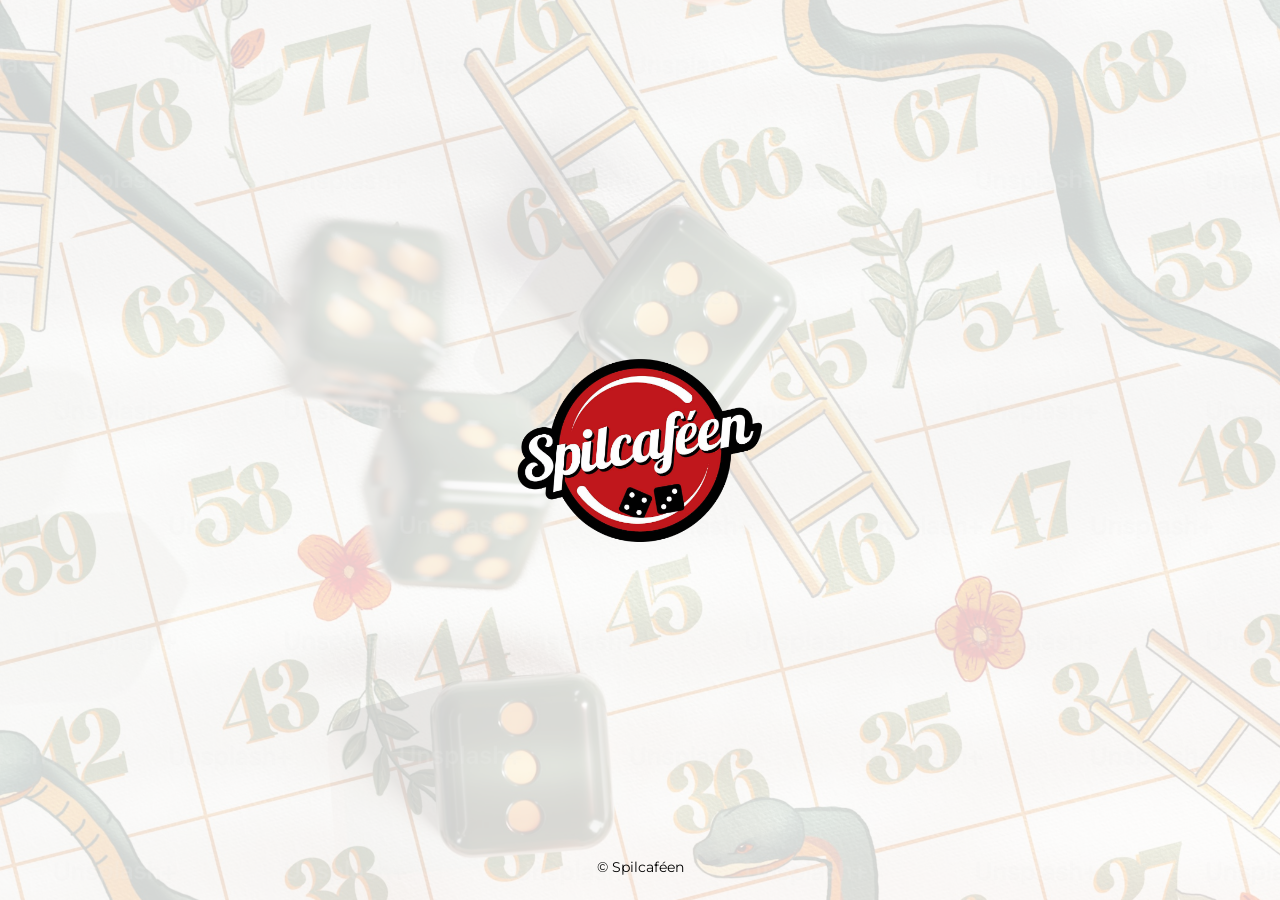
==== index.html @ 41639df2 "ændre sprog til dansk" ====
<!DOCTYPE html>
<html lang="da">
  <head>
    <meta charset="UTF-8" />
    <meta name="viewport" content="width=device-width, initial-scale=1.0" />
    <title>Spilcafeén</title>
    <link rel="shortcut icon" href="img/favicon.ico" type="image/x-icon" />
    <link rel="stylesheet" href="css/app.css" />
    <link rel="preconnect" href="https://fonts.googleapis.com" />
    <link rel="preconnect" href="https://fonts.gstatic.com" crossorigin />
    <link
      href="https://fonts.googleapis.com/css2?family=Montserrat:ital,wght@0,100..900;1,100..900&family=Poppins:ital,wght@0,100;0,200;0,300;0,400;0,500;0,600;0,700;0,800;0,900;1,100;1,200;1,300;1,400;1,500;1,600;1,700;1,800;1,900&family=Roboto+Mono:ital,wght@0,100..700;1,100..700&display=swap"
      rel="stylesheet"
    />
  </head>

  <body>
    <div class="splash-screen">
      <img src="img/logo.transparent.png" alt="Spilcaféen logo" class="logo" />
    </div>

   
    <footer>
      <p>© Spilcaféen</p>
    </footer>

    <script src="js/app.js"></script>
  </body>
</html>
---- css/app.css ----
/* this is updated */
:root {
  /* Text styles */
  --header-font-family: "poppins";
  --paragraph-font-family: "montserrat";
  --tag-font-family: "roboto mono";
  --card-fontsize-header-1: 14px;
  --description-fontsize-header-1: 32px;
  --description-fontsize-header-2: 16px;
  --description-fontsize-header-3: 12px;
  --description-fontsize-paragraph: 16px;
  --tag-fontsize: 10px;
  --rating-desciption-fontsize: 6px;
  --rating-card-fontsize: 12px;
  --spilgalleri-titel-fontsize: 20px;
  --spilgalleri-header-2-fontsize: 17px;

  /* Color styles */
  --card-background-color: #fafafa;
  --tag-background-color: #f8f8f8;
  --tag-border-color: #e0e0e0;
  --rating-yellow-gradient: linear-gradient(
    to bottom,
    #e6cd53 16%,
    #ffe35a 51%,
    #e6cd53 88%
  );

  /* effect styles */
  --shadow: 0 4px 4px 0 rgba(0, 0, 0, 0.05);
  --transition: 250ms ease;
}


.spilgalleri-titel {
  font-family: var(--header-font-family);
  font-size: var(--spilgalleri-titel-fontsize);
}

/* Card in general */
/* Card */
.game-card {
  width: 100%; 
  display: flex;
  flex-direction: column;
  position: relative;
  border-radius: 16px;
  background: var(--card-background-color);
  box-shadow: var(--shadow);
  z-index: 1;
}

/* Tags */
.tags {
  padding: 8px 4px;
  justify-content: center;
  align-items: center;
  border-radius: 16px;
  border: 0.5px solid var(--tag-border-color);
  background: var(--tag-background-color);
  box-shadow: var(--shadow);
  height: 15px;
}

.tags p {
  font-family: var(--tag-font-family);
  font-size: var(--tag-fontsize);
  font-style: normal;
  font-weight: 700;
  line-height: 15px;
  letter-spacing: -0.11px;
}

/* Øvre card */
.top-card {
  position: relative;
  width: 100%;
  height: 160px;
  border-radius: 16px 16px 0 0;
  overflow: hidden;
}

/* Rating på billede */
.rating {
  display: inline-flex;
  padding: 4px 8px 4px 4px;
  justify-content: center;
  align-items: center;
  gap: 4px;
  border-radius: 0 16px 16px 0;
  background: var(--rating-yellow-gradient);
  box-shadow: var(--shadow);
  z-index: 20;
}

.rating p {
  font-family: var(--tag-font-family);
  font-size: var(--rating-card-fontsize);
  color: black;
}

/* Aldersgrænse på billede */
.age {
  display: inline-flex;
  padding: 4px 12px 4px 8px;
  justify-content: flex-end;
  align-items: flex-start;
  gap: 8px;
  border-radius: 16px 0 0 16px;
  background: var(--card-background-color);
  z-index: 20;
}

.age p {
  font-family: var(--tag-font-family);
  font: var(--rating-card-fontsize);
  color: black;
}

/* Sværhedsgrad på billede */
.difficulty {
  display: inline-flex;
  padding: 4px 8px 4px 4px;
  justify-content: center;
  align-items: center;
  gap: 4px;
  border-radius: 0 16px 16px 0;
  background: var(--card-background-color);
  box-shadow: var(--shadow);
  z-index: 20;
  position: absolute;
  bottom: 135px;
  left: 0;
}

.difficulty p {
  font-family: var(--tag-font-family);
  font: var(--rating-card-fontsize);
  color: black;
}

/* Billede af brætspil */
.game-image {
  width: 100%;
  height: 100%;
  object-fit: cover;
  background: var(--card-background-color);
  transition: var(--transition);
  border-radius: 16px 16px 0 0;
  display: block;
}

/* Nedre card */
.bottom-card {
  width: 100%;
  padding: 8px 16px;
  box-sizing: border-box;
  border-radius: 0 0 16px 16px;
  background: var(--card-background-color);
  display: flex;
  flex-direction: column;
  align-items: flex-start;
  gap: 4px;
}

.difficulty-tag {
  position: absolute;
  top: 8px;
  right: 8px;
  background: #e0e0e0;
  color: #333;
  font-family: var(--tag-font-family);
  font-size: var(--tag-fontsize);
  padding: 4px 10px;
  border-radius: 12px;
  box-shadow: var(--shadow);
  z-index: 20;
  font-weight: bold;
  text-transform: capitalize;
}



.card-titel {
  display: flex;
  flex-direction: column;
  align-items: flex-start;
  align-self: stretch;
  font-family: var(--header-font-family);
  font-size: var(--card-fontsize-header-1);
  margin: 0;
  padding: 0;
}

.tags {
  display: flex;
  padding: 4px 8px;
  justify-content: center;
  align-items: center;
  gap: 4px;
  border-radius: 16px;
  border: 0.5px solid var(--tag-border-color);
  background: var(--card-background-color);
  box-shadow: var(--shadow);
}

/* FORSIDE */

body {
  margin: 0;
  height: 100vh;
  display: flex;
  justify-content: center;
  align-items: center;
  background-color: white;
  position: relative;
}

/* Baggrundsbilledet */
body::before {
  content: "";
  position: fixed;
  top: 0;
  left: 0;
  width: 100%;
  height: 100%;
  background-image: url("../img/forsidebaggrund.jpg");
  background-size: cover;
  background-position:center;
  background-repeat: no-repeat;
  background-attachment: fixed;
  opacity: 0.2;
  z-index: -1;
  pointer-events: none;
}

.splash-screen {
  position: relative;
  z-index: 1;
  width: 100%;
  height: 100%;
  display: flex;
  justify-content: center;
  align-items: center;
  opacity: 1;
  transition: opacity 1s ease;
}

.logo {
  width: 100px;
  opacity: 0;
  transform: scale(0.8);
  transition: transform 1.2s ease-out, opacity 1.2s ease-out;
}

.logo.animate {
  transform: scale(2.5);
  opacity: 1;
}

.splash-screen.fade-out {
  opacity: 0;
}

footer {
  position: fixed; /* Footer fastlåses i forhold til viewport */
  bottom: 0; /* Lige ved bunden */
  left: 50%; /* Flytter venstre kant til midten */
  transform: translateX(-50%); /* Center footer horisontalt */
  color: black; /* Tekstfarve */
  padding: 10px 20px; /* Indvendig margin */
  text-align: center; /* Tekst centreret */
  font-size: 14px; /* Valgfri størrelse */
}

/*LOCATIONSIDE*/

.location {
  position: relative;
  z-index: 1;
}

.location h2 {
  color: #000;
  text-align: center;
  font-family: "Poppins", sans-serif;
  font-size: 26px;
  font-weight: 700;
  margin-bottom: 20px;
}

.button-container {
  display: flex;
  flex-direction: column;
  gap: 20px;
  align-items: center;
}

.button {
  display: inline-flex;
  justify-content: center;
  align-items: center;
  width: 300px;
  height: 80px;
  background: #ebdfd7;
  color: #000;
  font-size: 36px;
  font-family: "Poppins", sans-serif;
  font-weight: 400;
  text-decoration: none;
  border-radius: 15px;
  box-shadow: 0 2px 2px rgba(0, 0, 0, 0.25);
  cursor: pointer;
  transition: background 0.2s, transform 0.2s;
}

.button:hover {
  background: #d8cfc3;
  transform: translateY(-2px);
}

footer {
  position: fixed;
  bottom: 0;
  left: 50%;
  transform: translateX(-50%);
  color: black;
  padding: 10px 20px;
  text-align: center;
  font-size: 14px;
}

/* fade-ind effekt */
.location {
  opacity: 0; /* starter skjult */
  transition: opacity 1s ease, transform 1s ease;
}

.location.fade-in {
  opacity: 1; /* bliver synlig */
}

/*SPILGALLERISIDE*/
/*Navbar*/
.navbar {
  display: flex;
  align-items: center;
  justify-content: space-between;
  padding: 12px 16px;
  position: fixed;
  top: 0;
  left: 0;
  right: 0;
  background-color: white;
  border-bottom: 1px solid #eee;
  z-index: 1000;
  height: 56px;
}

.title {
  font-size: 1.4rem;
  font-weight: 700;
  text-align: center;
}

.navbar .back-btn a {
  list-style: none;
  text-decoration: none;
  background: none;
  border: none;
  cursor: pointer;
  color: black;
}

.search-btn {
  background: none;
  border: none;
  font-size: 1.3rem;
  cursor: pointer;
}

/* Filter bar */
.filter-bar {
  display: flex;
  align-items: center;
  justify-content: center;
  flex-wrap: wrap;
  padding: 12px 16px;
  gap: 8px;
  position: fixed;
  top: 80px;
  left: 0;
  right: 0;
  background-color: #fff;
  border-bottom: 1px solid #eee;
  width: 100%;
  box-sizing: border-box;
  z-index: 999;
}

.main-content {
  padding-top: 180px;
  padding-bottom: 80px;
  margin-top: auto;
  display: flex;
  justify-content: center;
}

.dropbtn {
  background-color: #e9dfd7;
  border: none;
  border-radius: 8px;
  padding: 8px 14px;
  font-size: 0.95rem;
  cursor: pointer;
}

.filter-group select {
  background-color: #e9dfd7;
  border: none;
  appearance: none;
  border-radius: 20px;
  padding: 8px 30px 8px 12px;
  font-size: 14px;
  cursor: pointer;
}

/* Show dropdown on click */
.show {
  display: block;
}

/*Vestergade & alle spil sektion*/

/* --- CONTAINER --- */
main {
  padding-top: 0;
  position: relative;
}

/* --- SEKTIONER --- */
.location-section {
  margin-bottom: 18px;
  display: flex;
  justify-content: space-between;
  padding: 24px 16px;
  flex-direction: column;
  gap: 6px
  
}

.location-header {
  font-family: var(--header-font-family);
  font-size: 28px;
  font-weight: 700;
  color: #000;
  margin-bottom: 16px;
  flex-direction: row
}



/* --- ALLE SPIL (grid) --- */
.game-list-all {
  display: grid;
  grid-template-columns: repeat(3, 1fr);
  gap: 20px;
  padding: 16px;
  max-width: 1200px;
  margin: 0 auto;
  width: 100%;
  justify-items: stretch;
  align-items: start;
}

.top-card img {
  width: 100%;
  max-width: 180px;   /* or whatever max width you want */
  height: 160px;
  object-fit: contain;
  display: block;
  margin: 0 auto;
  background: #fff;   /* optional: gives a background if image is not full */
}

/* --- RESPONSIVE --- */

/*@media (max-width: 768px) {
  main {
    margin: 20px;
    padding: 20px;
  }*/

  @media screen and (max-width: 768px) {
  .game-list-all {
    grid-template-columns: repeat(2, 1fr); /* 2 columns on mobile */
    gap: 16px;
    padding: 12px;
  }

  .top-card {
    height: 140px; /* Slightly smaller images on mobile */
  }
}

@media screen and (max-width: 480px) {
  .game-list-all {
    padding: 8px;
  }
}

  .location-section h2 {
    font-size: 22px;
  }

  .game-scroll .game-card {
    width: 180px;
  }

  .game-list-all {
    display: grid;
    grid-template-columns: repeat(3, 1fr);
    row-gap: 16px;
  }


/* =====================
   SPIL GRID & CARDS
   ===================== */
#game-list-all {
  display: grid;
  grid-template-columns: repeat(3, 1fr);
  gap: clamp(1.5rem, 3vw, 2.5rem);
  padding: 10rem 0;
}

/* ====== DIALOG ====== */
#game-dialog {
  width: min(800px, 90%);
  max-height: 90vh;
  border: none;
  border-radius: 16px;
  background: var(--card-background-color);
  color: var(--description-fontsize-paragraph);
  box-shadow: var(--shadow-lg);
  padding: 20px;
  overflow: hidden;
  animation: fadeIn 0.3s ease;
}

#game-dialog::backdrop {
  background: rgba(2, 2, 2, 0.6);
  backdrop-filter: blur(2px);
}

#dialog-content {

  display: flex;
  flex-direction: column;
  max-height: calc(90vh - 40px);
  overflow-y:auto; 
  
}

#dialog-content img {
  width: 100%;
  height: 350px;
  object-fit: contain;
  
}

.dialog-details {
  padding: 20px;
  display: flex;
  flex-direction: column;
}

.modal{
  margin-top: 100px;
}

.dialog-details h2 {
  font-size: 2rem;
  margin-bottom: 0.5rem;
  font-family: var(--header-font-family);
}

.dialog-details p {
  margin-bottom: 0.5rem;
  font-size: 1rem;
  font-family: var(--paragraph-font-family);
}

.dialog-details .game-description {
  margin-top: 1rem;
  line-height: 1.6;
}

/*Sværhedgrads knap på Dialog*/

.dialog-tags {
  display: flex;
  gap: 8px;
  margin-bottom: 16px;
}

.dialog-tags .difficulty-tag {
  padding: 4px 12px;
  border-radius: 16px;
  font-family: var(--tag-font-family);
  font-size: var(--tag-fontsize);
  font-weight: bold;
  color: white;
}

/* Difficulty colors */
.difficulty-easy {
  background-color: #4CAF50; 
}

.difficulty-medium {
  background-color: #FFC107;  
  color: #333 !important;     
}

.difficulty-hard {
  background-color:#F44336; 
}

footer {
  font-family: var(--paragraph-font-family);
}
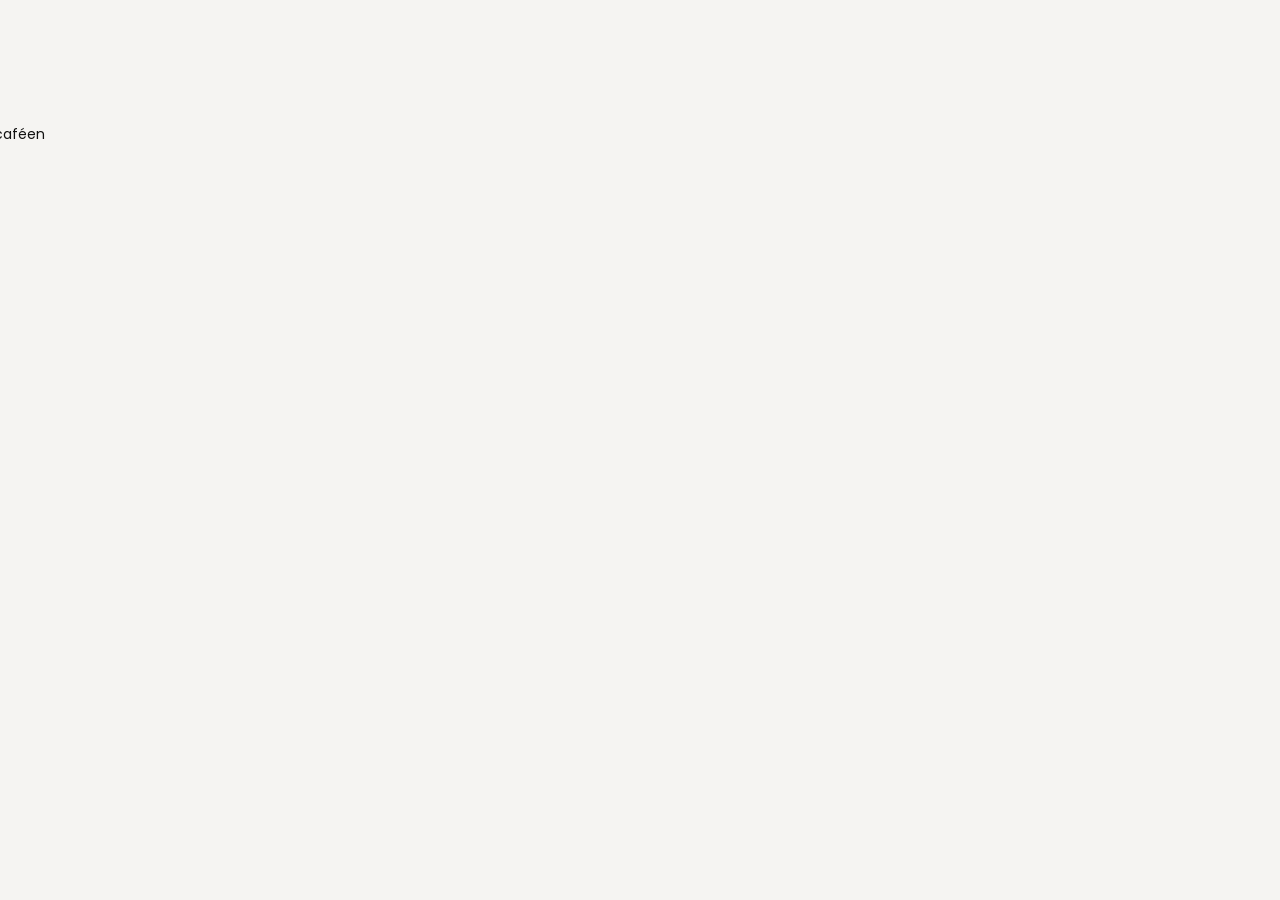
==== commit 4592c15e: "opdatere tekststørrelsere og fonts" ====
--- a/index.html
+++ b/index.html
@@ -1,4 +1,4 @@
-<!DOCTYPE html>
+<!doctype html>
 <html lang="da">
   <head>
     <meta charset="UTF-8" />
@@ -9,7 +9,7 @@
     <link rel="preconnect" href="https://fonts.googleapis.com" />
     <link rel="preconnect" href="https://fonts.gstatic.com" crossorigin />
     <link
-      href="https://fonts.googleapis.com/css2?family=Montserrat:ital,wght@0,100..900;1,100..900&family=Poppins:ital,wght@0,100;0,200;0,300;0,400;0,500;0,600;0,700;0,800;0,900;1,100;1,200;1,300;1,400;1,500;1,600;1,700;1,800;1,900&family=Roboto+Mono:ital,wght@0,100..700;1,100..700&display=swap"
+      href="https://fonts.googleapis.com/css2?family=Poppins:wght@400;700;800&display=swap"
       rel="stylesheet"
     />
   </head>
@@ -19,7 +19,6 @@
       <img src="img/logo.transparent.png" alt="Spilcaféen logo" class="logo" />
     </div>
 
-   
     <footer>
       <p>© Spilcaféen</p>
     </footer>
--- a/css/app.css
+++ b/css/app.css
@@ -1,15 +1,23 @@
 /* this is updated */
 :root {
   /* Text styles */
-  --header-font-family: "poppins";
-  --paragraph-font-family: "montserrat";
-  --tag-font-family: "roboto mono";
+  --header-font-family: "Poppins", sans-serif;
+  --paragraph-font-family: "Poppins", sans-serif;
+  --tag-font-family: "Poppins", sans-serif;
+  --font-size-h1: 32px;
+  --font-size-h2: 22px;
+  --font-size-h3: 18px;
+  --font-size-body: 16px;
+  --font-size-label: 14px;
+  --line-height-heading: 1.25;
+  --line-height-body: 1.6;
+  --line-height-label: 1.4;
   --card-fontsize-header-1: 14px;
   --description-fontsize-header-1: 32px;
   --description-fontsize-header-2: 16px;
   --description-fontsize-header-3: 12px;
   --description-fontsize-paragraph: 16px;
-  --tag-fontsize: 10px;
+  --tag-fontsize: 14px;
   --rating-desciption-fontsize: 6px;
   --rating-card-fontsize: 12px;
   --spilgalleri-titel-fontsize: 20px;
@@ -31,16 +39,17 @@
   --transition: 250ms ease;
 }
 
-
 .spilgalleri-titel {
   font-family: var(--header-font-family);
-  font-size: var(--spilgalleri-titel-fontsize);
+  font-size: var(--font-size-h1);
+  font-weight: 700;
+  line-height: 1.2;
 }
 
 /* Card in general */
 /* Card */
 .game-card {
-  width: 100%; 
+  width: 100%;
   display: flex;
   flex-direction: column;
   position: relative;
@@ -66,9 +75,9 @@
   font-family: var(--tag-font-family);
   font-size: var(--tag-fontsize);
   font-style: normal;
-  font-weight: 700;
-  line-height: 15px;
-  letter-spacing: -0.11px;
+  font-weight: 400;
+  line-height: var(--line-height-label);
+  letter-spacing: 0;
 }
 
 /* Øvre card */
@@ -179,15 +188,15 @@
   text-transform: capitalize;
 }
 
-
-
 .card-titel {
   display: flex;
   flex-direction: column;
   align-items: flex-start;
   align-self: stretch;
   font-family: var(--header-font-family);
-  font-size: var(--card-fontsize-header-1);
+  font-size: var(--font-size-h2);
+  font-weight: 700;
+  line-height: var(--line-height-heading);
   margin: 0;
   padding: 0;
 }
@@ -204,6 +213,13 @@
   box-shadow: var(--shadow);
 }
 
+.tags svg {
+  width: 13px;
+  height: 13px;
+  flex: 0 0 auto;
+  stroke-width: 2;
+}
+
 /* FORSIDE */
 
 body {
@@ -215,51 +231,24 @@
   background-color: white;
   position: relative;
 }
-
-/* Baggrundsbilledet */
-body::before {
-  content: "";
-  position: fixed;
-  top: 0;
-  left: 0;
-  width: 100%;
-  height: 100%;
-  background-image: url("../img/forsidebaggrund.jpg");
-  background-size: cover;
-  background-position:center;
-  background-repeat: no-repeat;
-  background-attachment: fixed;
-  opacity: 0.2;
-  z-index: -1;
-  pointer-events: none;
-}
-
-.splash-screen {
-  position: relative;
-  z-index: 1;
-  width: 100%;
-  height: 100%;
-  display: flex;
-  justify-content: center;
-  align-items: center;
-  opacity: 1;
-  transition: opacity 1s ease;
-}
-
+body.page-gallery {
+  display: block;
+  height: auto;
+  justify-content: initial;
+  align-items: initial;
+}
 .logo {
   width: 100px;
   opacity: 0;
   transform: scale(0.8);
-  transition: transform 1.2s ease-out, opacity 1.2s ease-out;
+  transition:
+    transform 1.2s ease-out,
+    opacity 1.2s ease-out;
 }
 
 .logo.animate {
   transform: scale(2.5);
   opacity: 1;
-}
-
-.splash-screen.fade-out {
-  opacity: 0;
 }
 
 footer {
@@ -275,86 +264,162 @@
 
 /*LOCATIONSIDE*/
 
-.location {
-  position: relative;
-  z-index: 1;
-}
-
-.location h2 {
-  color: #000;
-  text-align: center;
-  font-family: "Poppins", sans-serif;
-  font-size: 26px;
-  font-weight: 700;
-  margin-bottom: 20px;
-}
-
-.button-container {
+body {
+  display: block;
+  min-height: 100vh;
+  margin: 0;
+  background: #f5f4f2;
+  justify-content: initial;
+  align-items: initial;
+}
+
+.location-page {
+  width: min(100%, 470px);
+  margin: 0 auto;
+  padding: 14px 18px 32px;
+  box-sizing: border-box;
+  font-family: var(--paragraph-font-family);
+}
+
+.location-page__logo {
+  display: block;
+  width: min(205px, 58vw);
+  height: auto;
+  margin: 0 0 30px;
+}
+
+.location-page__title {
+  margin: 0 0 22px;
+  color: #111;
+  font-family: var(--header-font-family);
+  font-size: var(--font-size-h1);
+  font-weight: 800;
+  line-height: 1.2;
+  letter-spacing: 0;
+}
+
+.location-page__subtitle {
+  margin: 0 0 28px;
+  color: #5f5b58;
+  font-family: var(--paragraph-font-family);
+  font-size: var(--font-size-body);
+  font-weight: 400;
+  line-height: var(--line-height-body);
+  letter-spacing: 0;
+}
+
+.location-list {
   display: flex;
   flex-direction: column;
-  gap: 20px;
-  align-items: center;
-}
-
-.button {
+  gap: 14px;
+}
+
+.location-choice {
+  display: block;
+  background: #efefec;
+  border-radius: 22px;
+  overflow: hidden;
+  text-decoration: none;
+  color: #111;
+  box-shadow: none;
+}
+
+.location-choice__image {
+  width: 100%;
+  height: 220px;
+  background-size: cover;
+  background-position: center;
+  background-repeat: no-repeat;
+  display: block;
+  border-radius: 0;
+  object-fit: cover;
+}
+
+.location-choice__content {
+  display: flex;
+  align-items: center;
+  justify-content: space-between;
+  gap: 16px;
+  padding: 14px 18px 14px 18px;
+  min-height: 78px;
+}
+
+.location-choice__name {
+  font-family: var(--header-font-family);
+  font-size: var(--font-size-h2);
+  font-weight: 800;
+  line-height: var(--line-height-heading);
+  letter-spacing: 0;
+  color: #111;
+}
+
+.location-choice__arrow {
+  width: 62px;
+  height: 62px;
+  border-radius: 50%;
   display: inline-flex;
+  align-items: center;
   justify-content: center;
-  align-items: center;
-  width: 300px;
-  height: 80px;
-  background: #ebdfd7;
-  color: #000;
-  font-size: 36px;
-  font-family: "Poppins", sans-serif;
-  font-weight: 400;
-  text-decoration: none;
-  border-radius: 15px;
-  box-shadow: 0 2px 2px rgba(0, 0, 0, 0.25);
-  cursor: pointer;
-  transition: background 0.2s, transform 0.2s;
-}
-
-.button:hover {
-  background: #d8cfc3;
-  transform: translateY(-2px);
+  background: rgba(17, 17, 17, 0.06);
+  font-size: 3rem;
+  font-weight: 300;
+  color: #121212;
+  flex-shrink: 0;
+  line-height: 1;
+}
+
+.location-choice__image--vestergade {
+  background-image: url("../img/cafevestergade.webp");
+}
+
+.location-choice__image--fredensgade {
+  background-image: url("../img/cafefredensgade.webp");
+}
+
+.location-choice__image--aalborg {
+  background-image: url("../img/cafeaalborg.webp");
+}
+
+.location-choice__image--kolding {
+  background-image: url("../img/cafekolding.webp");
 }
 
 footer {
-  position: fixed;
-  bottom: 0;
-  left: 50%;
-  transform: translateX(-50%);
-  color: black;
-  padding: 10px 20px;
+  position: static;
+  margin-top: 20px;
+  color: #111;
+  padding: 10px 20px 18px;
   text-align: center;
   font-size: 14px;
 }
 
-/* fade-ind effekt */
-.location {
-  opacity: 0; /* starter skjult */
-  transition: opacity 1s ease, transform 1s ease;
-}
-
-.location.fade-in {
-  opacity: 1; /* bliver synlig */
+.location-page + footer {
+  margin-top: 8px;
+}
+
+.location-page__hero,
+.location-choice {
+  transition:
+    transform 0.2s ease,
+    box-shadow 0.2s ease;
+}
+
+.location-page__hero:hover,
+.location-choice:hover {
+  transform: translateY(-1px);
+  box-shadow: 0 6px 12px rgba(0, 0, 0, 0.05);
 }
 
 /*SPILGALLERISIDE*/
 /*Navbar*/
+
 .navbar {
   display: flex;
   align-items: center;
   justify-content: space-between;
   padding: 12px 16px;
-  position: fixed;
-  top: 0;
-  left: 0;
-  right: 0;
   background-color: white;
   border-bottom: 1px solid #eee;
-  z-index: 1000;
-  height: 56px;
 }
 
 .title {
@@ -387,19 +452,13 @@
   flex-wrap: wrap;
   padding: 12px 16px;
   gap: 8px;
-  position: fixed;
-  top: 80px;
-  left: 0;
-  right: 0;
   background-color: #fff;
   border-bottom: 1px solid #eee;
   width: 100%;
   box-sizing: border-box;
-  z-index: 999;
 }
 
 .main-content {
-  padding-top: 180px;
   padding-bottom: 80px;
   margin-top: auto;
   display: flex;
@@ -445,25 +504,24 @@
   justify-content: space-between;
   padding: 24px 16px;
   flex-direction: column;
-  gap: 6px
-  
+  gap: 6px;
 }
 
 .location-header {
   font-family: var(--header-font-family);
-  font-size: 28px;
+  font-size: var(--font-size-h2);
   font-weight: 700;
   color: #000;
+  line-height: var(--line-height-heading);
   margin-bottom: 16px;
-  flex-direction: row
-}
-
-
+  flex-direction: row;
+}
 
 /* --- ALLE SPIL (grid) --- */
+
 .game-list-all {
   display: grid;
-  grid-template-columns: repeat(3, 1fr);
+  grid-template-columns: repeat(auto-fit, minmax(240px, 1fr));
   gap: 20px;
   padding: 16px;
   max-width: 1200px;
@@ -475,25 +533,18 @@
 
 .top-card img {
   width: 100%;
-  max-width: 180px;   /* or whatever max width you want */
+  max-width: none;
   height: 160px;
   object-fit: contain;
   display: block;
-  margin: 0 auto;
-  background: #fff;   /* optional: gives a background if image is not full */
+  margin: 0;
 }
 
 /* --- RESPONSIVE --- */
 
-/*@media (max-width: 768px) {
-  main {
-    margin: 20px;
-    padding: 20px;
-  }*/
-
-  @media screen and (max-width: 768px) {
+@media screen and (max-width: 768px) {
   .game-list-all {
-    grid-template-columns: repeat(2, 1fr); /* 2 columns on mobile */
+    grid-template-columns: repeat(1, 1fr);
     gap: 16px;
     padding: 12px;
   }
@@ -509,20 +560,13 @@
   }
 }
 
-  .location-section h2 {
-    font-size: 22px;
-  }
-
-  .game-scroll .game-card {
-    width: 180px;
-  }
-
-  .game-list-all {
-    display: grid;
-    grid-template-columns: repeat(3, 1fr);
-    row-gap: 16px;
-  }
-
+.location-section h2 {
+  font-size: 22px;
+}
+
+.game-scroll .game-card {
+  width: 180px;
+}
 
 /* =====================
    SPIL GRID & CARDS
@@ -536,15 +580,16 @@
 
 /* ====== DIALOG ====== */
 #game-dialog {
-  width: min(800px, 90%);
-  max-height: 90vh;
+  width: min(720px, calc(100% - 32px));
+  max-height: calc(100vh - 16px);
   border: none;
-  border-radius: 16px;
-  background: var(--card-background-color);
-  color: var(--description-fontsize-paragraph);
-  box-shadow: var(--shadow-lg);
-  padding: 20px;
-  overflow: hidden;
+  border-radius: 30px;
+  background: #fffdfa;
+  color: #151515;
+  box-shadow: 0 18px 55px rgba(45, 32, 20, 0.24);
+  padding: 0;
+  overflow-x: hidden;
+  overflow-y: auto;
   animation: fadeIn 0.3s ease;
 }
 
@@ -554,46 +599,238 @@
 }
 
 #dialog-content {
-
   display: flex;
   flex-direction: column;
-  max-height: calc(90vh - 40px);
-  overflow-y:auto; 
-  
-}
-
-#dialog-content img {
-  width: 100%;
-  height: 350px;
+}
+
+.dialog-topbar {
+  min-height: clamp(58px, 8vh, 76px);
+  display: flex;
+  align-items: center;
+  padding: 0 clamp(18px, 5vw, 42px);
+  border-bottom: 1px solid #e7ddd4;
+  font-family: var(--paragraph-font-family);
+}
+
+.dialog-close {
+  display: inline-flex;
+  align-items: center;
+  gap: 12px;
+  margin-right: auto;
+  padding: 10px 20px;
+  border: 2px solid #cfc5bd;
+  border-radius: 36px;
+  background: transparent;
+  font: 700 16px var(--paragraph-font-family);
+  cursor: pointer;
+}
+
+.dialog-close:first-letter {
+  font-size: 30px;
+  font-weight: 400;
+  line-height: 0;
+}
+
+.dialog-shelf-pin {
+  color: #bd5436;
+  font-size: 31px;
+  line-height: 1;
+}
+
+.dialog-image-wrap {
+  min-height: 150px;
+  max-height: 220px;
+  margin: 16px 30px 0;
+  display: grid;
+  place-items: center;
+  overflow: hidden;
+  border-radius: 23px;
+  background: #f2eae2;
+}
+
+.dialog-game-image {
+  display: block;
+  width: auto;
+  height: auto;
+  max-width: 100%;
+  max-height: 220px;
   object-fit: contain;
-  
+  padding: 8px;
+  box-sizing: border-box;
 }
 
 .dialog-details {
-  padding: 20px;
+  padding: 16px clamp(18px, 5vw, 30px) 20px;
   display: flex;
   flex-direction: column;
 }
 
-.modal{
-  margin-top: 100px;
+.dialog-title-row {
+  display: flex;
+  align-items: center;
+  gap: 14px;
+  flex-wrap: wrap;
+  margin-top: 0;
 }
 
 .dialog-details h2 {
-  font-size: 2rem;
-  margin-bottom: 0.5rem;
+  margin: 0;
+  font: 700 var(--font-size-h2)/var(--line-height-heading)
+    var(--header-font-family);
+  letter-spacing: 0;
+}
+
+.dialog-difficulty {
+  padding: 8px 14px;
+  border-radius: 28px;
+  background: #e8f3e6;
+  color: #176634;
+  font: 700 clamp(13px, 2vw, 17px) var(--paragraph-font-family);
+  white-space: nowrap;
+}
+
+.dialog-summary {
+  margin: 6px 0 16px;
+  color: #5e5955;
+  font: 400 var(--font-size-body)/var(--line-height-body)
+    var(--paragraph-font-family);
+}
+
+.dialog-star {
+  color: #bd5436;
+  margin: 0 6px;
+}
+
+.dialog-shelf {
+  display: flex;
+  align-items: center;
+  gap: 22px;
+  padding: 13px 17px;
+  margin-bottom: 16px;
+  border-radius: 22px;
+  background: #f3ece5;
   font-family: var(--header-font-family);
 }
 
-.dialog-details p {
-  margin-bottom: 0.5rem;
-  font-size: 1rem;
+.dialog-shelf div {
+  display: flex;
+  flex-direction: column;
+  gap: 4px;
   font-family: var(--paragraph-font-family);
 }
 
-.dialog-details .game-description {
-  margin-top: 1rem;
-  line-height: 1.6;
+.dialog-shelf span {
+  font-size: 14px;
+  color: #5e5955;
+}
+
+.dialog-shelf strong {
+  font-size: clamp(16px, 2.5vw, 20px);
+  color: #151515;
+}
+
+.dialog-info-list {
+  margin: 0 0 16px;
+  border: 2px solid #e4dbd3;
+  border-radius: 17px;
+  overflow: hidden;
+}
+
+.dialog-info-list div {
+  display: flex;
+  justify-content: space-between;
+  gap: 16px;
+  padding: 10px clamp(14px, 4vw, 24px);
+  border-bottom: 1px solid #e4dbd3;
+  font: clamp(14px, 2vw, 16px) var(--paragraph-font-family);
+}
+
+.dialog-info-list div:last-child {
+  border-bottom: 0;
+}
+
+.dialog-info-list dt {
+  display: inline-flex;
+  align-items: center;
+  gap: 8px;
+  color: #5e5955;
+}
+
+.dialog-info-list dt svg {
+  width: 17px;
+  height: 17px;
+  flex: 0 0 auto;
+  stroke-width: 2;
+}
+
+.dialog-info-list dd {
+  margin: 0;
+  font-weight: 800;
+  text-align: right;
+}
+
+.dialog-about {
+  border-radius: 18px;
+  background: #f3ece5;
+  font-family: var(--paragraph-font-family);
+}
+
+.dialog-about summary {
+  display: flex;
+  justify-content: space-between;
+  padding: 13px 17px;
+  cursor: pointer;
+  list-style: none;
+  font: 700 var(--font-size-h3)/var(--line-height-heading)
+    var(--header-font-family);
+}
+
+.dialog-about summary::-webkit-details-marker {
+  display: none;
+}
+
+.dialog-about p {
+  margin: 0;
+  padding: 0 25px 22px;
+  color: #5e5955;
+  font-size: var(--font-size-body);
+  line-height: var(--line-height-body);
+}
+
+@media screen and (max-width: 600px) {
+  #game-dialog {
+    width: calc(100% - 12px);
+    border-radius: 24px;
+  }
+
+  .dialog-image-wrap {
+    min-height: 125px;
+    max-height: 180px;
+    margin: 12px 18px 0;
+    border-radius: 18px;
+  }
+
+  .dialog-game-image {
+    max-height: 180px;
+  }
+
+  .dialog-close {
+    padding: 10px 18px;
+    font-size: 16px;
+  }
+
+  .dialog-shelf {
+    gap: 14px;
+  }
+
+  .dialog-shelf-pin {
+    font-size: 26px;
+  }
+
+  .dialog-info-list div {
+    min-height: 18px;
+    align-items: center;
+  }
 }
 
 /*Sværhedgrads knap på Dialog*/
@@ -615,18 +852,204 @@
 
 /* Difficulty colors */
 .difficulty-easy {
-  background-color: #4CAF50; 
+  background-color: #4caf50;
 }
 
 .difficulty-medium {
-  background-color: #FFC107;  
-  color: #333 !important;     
+  background-color: #ffc107;
+  color: #333 !important;
 }
 
 .difficulty-hard {
-  background-color:#F44336; 
+  background-color: #f44336;
 }
 
 footer {
   font-family: var(--paragraph-font-family);
 }
+
+html,
+body {
+  overflow-x: hidden;
+}
+
+.gallery-topbar {
+  position: sticky;
+  top: 0;
+  z-index: 999;
+  background: #fff;
+}
+
+.navbar {
+  flex-wrap: wrap;
+  gap: 12px;
+}
+
+.filter-group.search-group {
+  display: flex;
+  align-items: center;
+  gap: 8px;
+  flex-wrap: wrap;
+}
+
+.filter-group.search-group label {
+  display: inline-flex;
+  font-family: var(--paragraph-font-family);
+  font-size: var(--font-size-label);
+  line-height: var(--line-height-label);
+  font-weight: 600;
+  color: #000;
+  white-space: nowrap;
+}
+
+.filter-group label svg,
+#filter-toggle svg,
+#reset-filters svg {
+  width: 16px;
+  height: 16px;
+  flex: 0 0 auto;
+  stroke-width: 2;
+}
+
+.filter-group label svg {
+  margin-right: 6px;
+}
+
+#search-input {
+  box-sizing: border-box;
+  height: 36px;
+  padding: 0 12px;
+  border: 1px solid var(--tag-border-color);
+  border-radius: 20px;
+  font-family: var(--paragraph-font-family);
+  font-size: 14px;
+  min-width: 0;
+}
+
+.filter-bar .filter-group label {
+  display: flex;
+  align-items: center;
+  margin-bottom: 4px;
+  font-family: var(--paragraph-font-family);
+  font-size: var(--font-size-label);
+  line-height: var(--line-height-label);
+  font-weight: 600;
+  color: #000;
+}
+
+.filter-bar .filter-group {
+  display: none;
+  order: 3;
+  box-sizing: border-box;
+}
+
+.filter-bar.filters-open {
+  justify-content: flex-start;
+}
+
+.filter-bar.filters-open .filter-group {
+  display: flex;
+  flex-direction: column;
+  align-items: flex-start;
+}
+
+#filter-toggle {
+  order: 1;
+  display: flex;
+  align-items: center;
+  gap: 8px;
+  padding: 8px 16px;
+  border: none;
+  border-radius: 20px;
+  background: #e9dfd7;
+  font-family: var(--paragraph-font-family);
+  font-size: var(--font-size-label);
+  line-height: var(--line-height-label);
+  font-weight: 700;
+  color: #000;
+  cursor: pointer;
+}
+
+#filter-toggle:hover {
+  background: #ded2c5;
+}
+
+#reset-filters {
+  order: 2;
+  display: inline-block;
+  border: 1px solid var(--tag-border-color);
+  border-radius: 20px;
+  background: #fff;
+  padding: 8px 16px;
+  font-family: var(--paragraph-font-family);
+  font-size: var(--font-size-label);
+  line-height: var(--line-height-label);
+  font-weight: 600;
+  color: #000;
+  cursor: pointer;
+}
+
+#reset-filters:hover {
+  background: #f5f5f5;
+}
+
+.filter-bar select {
+  box-sizing: border-box;
+  max-width: 100%;
+}
+
+@media screen and (max-width: 768px) {
+  .filter-bar .filter-group {
+    width: calc(50% - 8px);
+  }
+}
+
+@media screen and (max-width: 480px) {
+  .navbar {
+    justify-content: center;
+    text-align: center;
+  }
+
+  .filter-group.search-group {
+    width: 100%;
+    justify-content: center;
+  }
+
+  #search-input {
+    flex: 1;
+  }
+
+  .filter-bar {
+    flex-direction: column;
+    align-items: stretch;
+    padding: 12px 16px;
+  }
+
+  .filter-bar .filter-group {
+    width: 100%;
+  }
+
+  #filter-toggle {
+    order: 1;
+    flex: 1;
+    justify-content: center;
+  }
+
+  #reset-filters {
+    order: 2;
+    flex: 0 0 auto;
+    border: none;
+    background: none;
+    text-decoration: underline;
+    padding: 8px 12px;
+  }
+
+  .filter-bar.filters-open #filter-toggle,
+  .filter-bar.filters-open #reset-filters {
+    flex: 1 1 auto;
+  }
+
+  #reset-filters:hover {
+    background: none;
+  }
+}
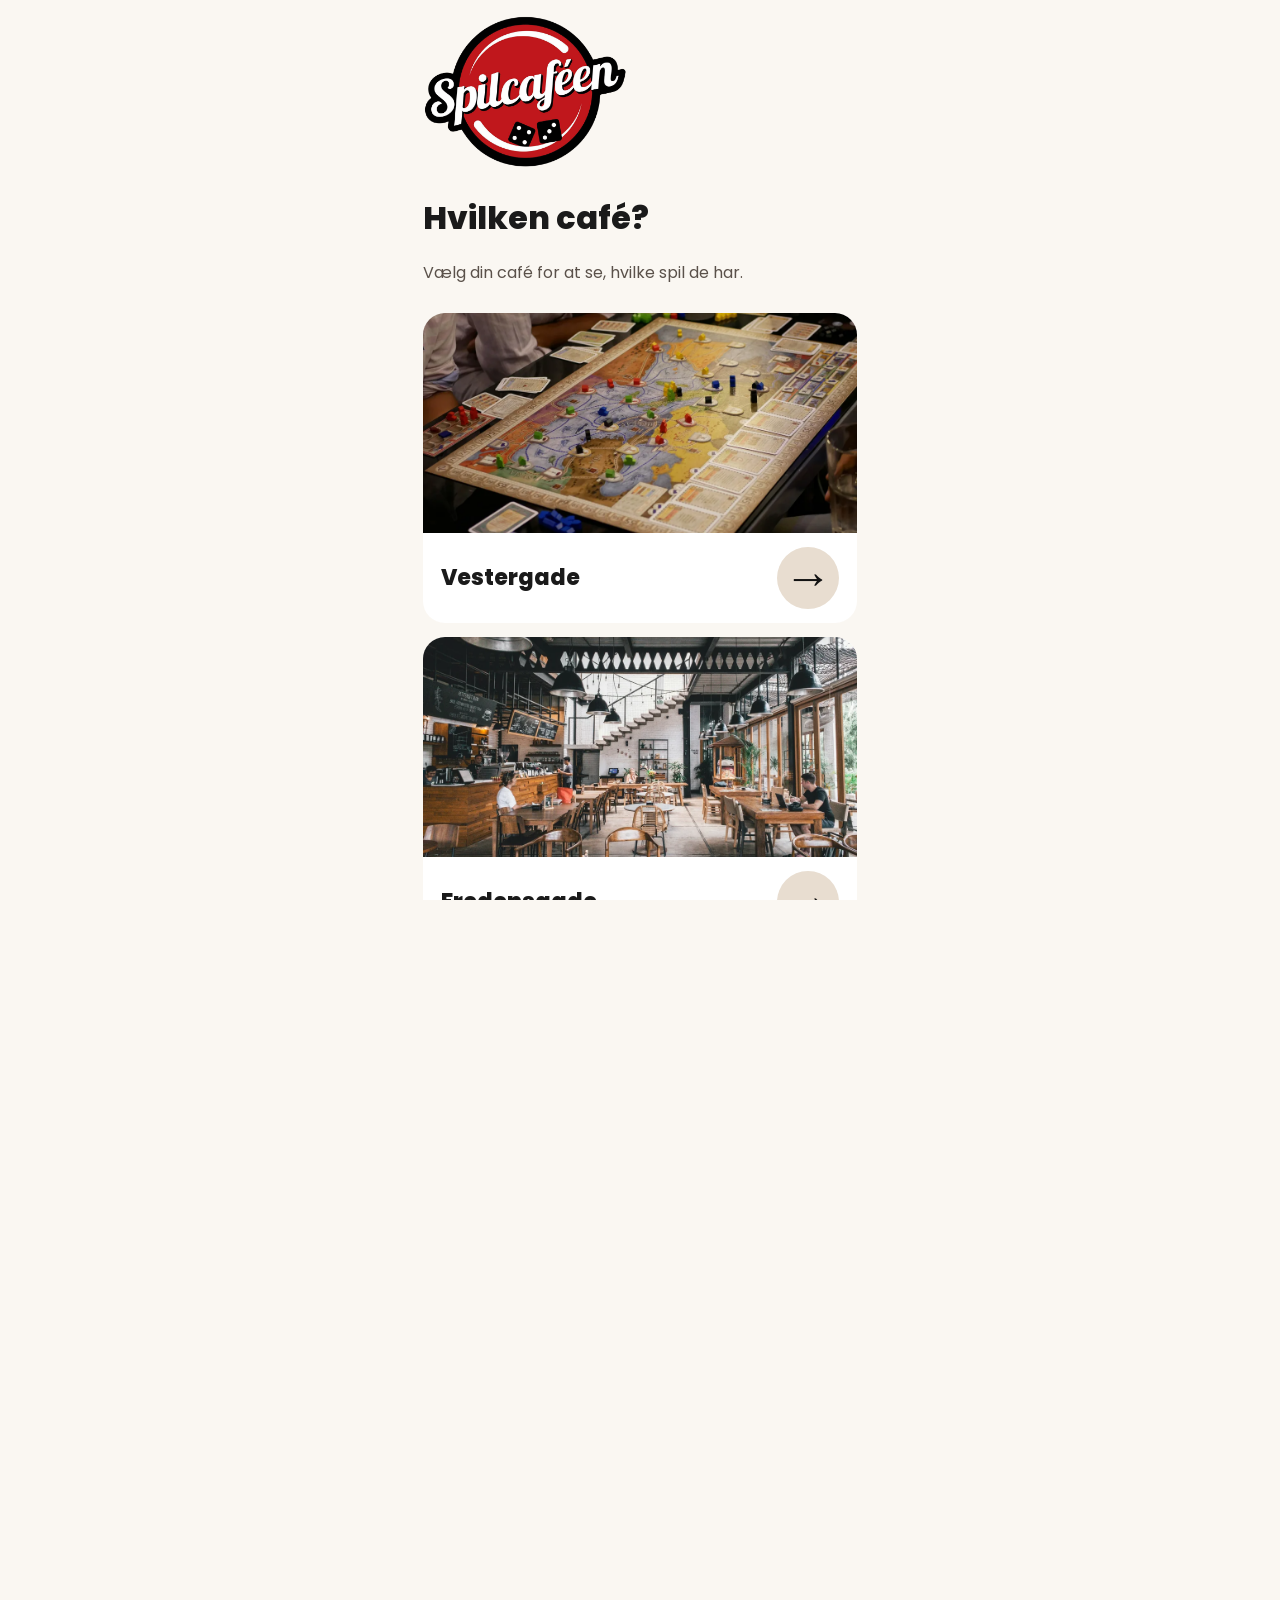
==== commit 6ec81bd6: "flytte location.html over til index.html, da index.html før kun indholdte splash" ====
--- a/index.html
+++ b/index.html
@@ -15,9 +15,75 @@
   </head>
 
   <body>
-    <div class="splash-screen">
-      <img src="img/logo.transparent.png" alt="Spilcaféen logo" class="logo" />
-    </div>
+    <main class="location-page">
+      <img
+        src="img/logo.transparent.png"
+        alt="Spilcaféen"
+        class="location-page__logo"
+      />
+      <h1 class="location-page__title">Hvilken café?</h1>
+      <p class="location-page__subtitle">
+        Vælg din café for at se, hvilke spil de har.
+      </p>
+
+      <nav class="location-list" aria-label="Vælg café">
+        <a
+          href="sites/spilgalleri.html?location=Vestergade"
+          class="location-choice"
+        >
+          <div
+            class="location-choice__image location-choice__image--vestergade"
+            aria-label="Vestergade café"
+          ></div>
+          <div class="location-choice__content">
+            <span class="location-choice__name">Vestergade</span>
+            <span class="location-choice__arrow" aria-hidden="true">→</span>
+          </div>
+        </a>
+
+        <a
+          href="sites/spilgalleri.html?location=Fredensgade"
+          class="location-choice"
+        >
+          <div
+            class="location-choice__image location-choice__image--fredensgade"
+            aria-label="Fredensgade café"
+          ></div>
+          <div class="location-choice__content">
+            <span class="location-choice__name">Fredensgade</span>
+            <span class="location-choice__arrow" aria-hidden="true">→</span>
+          </div>
+        </a>
+
+        <a
+          href="sites/spilgalleri.html?location=Aalborg"
+          class="location-choice"
+        >
+          <div
+            class="location-choice__image location-choice__image--aalborg"
+            aria-label="Aalborg café"
+          ></div>
+          <div class="location-choice__content">
+            <span class="location-choice__name">Aalborg</span>
+            <span class="location-choice__arrow" aria-hidden="true">→</span>
+          </div>
+        </a>
+
+        <a
+          href="sites/spilgalleri.html?location=Kolding"
+          class="location-choice"
+        >
+          <div
+            class="location-choice__image location-choice__image--kolding"
+            aria-label="Kolding café"
+          ></div>
+          <div class="location-choice__content">
+            <span class="location-choice__name">Kolding</span>
+            <span class="location-choice__arrow" aria-hidden="true">→</span>
+          </div>
+        </a>
+      </nav>
+    </main>
 
     <footer>
       <p>© Spilcaféen</p>
--- a/css/app.css
+++ b/css/app.css
@@ -1,9 +1,19 @@
 /* this is updated */
 :root {
-  /* Text styles */
   --header-font-family: "Poppins", sans-serif;
   --paragraph-font-family: "Poppins", sans-serif;
   --tag-font-family: "Poppins", sans-serif;
+  --brand-primary-text: #1a1a1a;
+  --brand-secondary-text: #5a514a;
+  --brand-background: #faf7f2;
+  --brand-surface: #ffffff;
+  --brand-secondary-surface: #e8ddd0;
+  --brand-border: #8c8279;
+  --brand-primary-accent: #9b2c2c;
+  --brand-focus: #1f5fbf;
+  --brand-success: #2e6b3e;
+  --brand-warning: #f0c24b;
+  --brand-danger: #6e1f1f;
   --font-size-h1: 32px;
   --font-size-h2: 22px;
   --font-size-h3: 18px;
@@ -12,54 +22,63 @@
   --line-height-heading: 1.25;
   --line-height-body: 1.6;
   --line-height-label: 1.4;
-  --card-fontsize-header-1: 14px;
-  --description-fontsize-header-1: 32px;
-  --description-fontsize-header-2: 16px;
-  --description-fontsize-header-3: 12px;
-  --description-fontsize-paragraph: 16px;
   --tag-fontsize: 14px;
-  --rating-desciption-fontsize: 6px;
-  --rating-card-fontsize: 12px;
-  --spilgalleri-titel-fontsize: 20px;
-  --spilgalleri-header-2-fontsize: 17px;
-
-  /* Color styles */
-  --card-background-color: #fafafa;
-  --tag-background-color: #f8f8f8;
-  --tag-border-color: #e0e0e0;
+  --card-background-color: var(--brand-surface);
+  --tag-background-color: var(--brand-surface);
+  --tag-border-color: var(--brand-border);
   --rating-yellow-gradient: linear-gradient(
     to bottom,
     #e6cd53 16%,
     #ffe35a 51%,
     #e6cd53 88%
   );
-
-  /* effect styles */
   --shadow: 0 4px 4px 0 rgba(0, 0, 0, 0.05);
   --transition: 250ms ease;
 }
 
 .spilgalleri-titel {
+  margin: 0;
   font-family: var(--header-font-family);
-  font-size: var(--font-size-h1);
+  font-size: 28px;
   font-weight: 700;
   line-height: 1.2;
-}
-
-/* Card in general */
-/* Card */
+  position: absolute;
+  top: 12px;
+  left: 50%;
+  transform: translateX(-50%);
+  white-space: nowrap;
+}
+
 .game-card {
   width: 100%;
   display: flex;
   flex-direction: column;
   position: relative;
+  border: 0;
+  appearance: none;
   border-radius: 16px;
   background: var(--card-background-color);
   box-shadow: var(--shadow);
+  color: inherit;
+  font: inherit;
+  text-align: left;
+  cursor: pointer;
   z-index: 1;
-}
-
-/* Tags */
+  transition:
+    transform var(--transition),
+    box-shadow var(--transition);
+}
+
+.game-card:hover {
+  transform: translateY(-3px);
+  box-shadow: 0 8px 18px rgba(26, 26, 26, 0.16);
+}
+
+.game-card:focus-visible {
+  outline: 3px solid var(--brand-focus);
+  outline-offset: 4px;
+}
+
 .tags {
   padding: 8px 4px;
   justify-content: center;
@@ -84,9 +103,10 @@
 .top-card {
   position: relative;
   width: 100%;
-  height: 160px;
+  height: clamp(150px, 42vw, 220px);
   border-radius: 16px 16px 0 0;
   overflow: hidden;
+  background: var(--brand-secondary-surface);
 }
 
 /* Rating på billede */
@@ -152,8 +172,10 @@
 .game-image {
   width: 100%;
   height: 100%;
-  object-fit: cover;
-  background: var(--card-background-color);
+  object-fit: contain;
+  padding: 10px 14px;
+  box-sizing: border-box;
+  background: var(--brand-secondary-surface);
   transition: var(--transition);
   border-radius: 16px 16px 0 0;
   display: block;
@@ -176,8 +198,8 @@
   position: absolute;
   top: 8px;
   right: 8px;
-  background: #e0e0e0;
-  color: #333;
+  background: var(--brand-secondary-surface);
+  color: var(--brand-primary-text);
   font-family: var(--tag-font-family);
   font-size: var(--tag-fontsize);
   padding: 4px 10px;
@@ -216,7 +238,7 @@
 .tags svg {
   width: 13px;
   height: 13px;
-  flex: 0 0 auto;
+  object-fit: contain;
   stroke-width: 2;
 }
 
@@ -228,7 +250,8 @@
   display: flex;
   justify-content: center;
   align-items: center;
-  background-color: white;
+  background-color: var(--brand-background);
+  color: var(--brand-primary-text);
   position: relative;
 }
 body.page-gallery {
@@ -268,7 +291,7 @@
   display: block;
   min-height: 100vh;
   margin: 0;
-  background: #f5f4f2;
+  background: var(--brand-background);
   justify-content: initial;
   align-items: initial;
 }
@@ -290,7 +313,7 @@
 
 .location-page__title {
   margin: 0 0 22px;
-  color: #111;
+  color: var(--brand-primary-text);
   font-family: var(--header-font-family);
   font-size: var(--font-size-h1);
   font-weight: 800;
@@ -300,7 +323,7 @@
 
 .location-page__subtitle {
   margin: 0 0 28px;
-  color: #5f5b58;
+  color: var(--brand-secondary-text);
   font-family: var(--paragraph-font-family);
   font-size: var(--font-size-body);
   font-weight: 400;
@@ -316,11 +339,11 @@
 
 .location-choice {
   display: block;
-  background: #efefec;
+  background: var(--brand-surface);
   border-radius: 22px;
   overflow: hidden;
   text-decoration: none;
-  color: #111;
+  color: var(--brand-primary-text);
   box-shadow: none;
 }
 
@@ -350,7 +373,7 @@
   font-weight: 800;
   line-height: var(--line-height-heading);
   letter-spacing: 0;
-  color: #111;
+  color: var(--brand-primary-text);
 }
 
 .location-choice__arrow {
@@ -360,7 +383,7 @@
   display: inline-flex;
   align-items: center;
   justify-content: center;
-  background: rgba(17, 17, 17, 0.06);
+  background: var(--brand-secondary-surface);
   font-size: 3rem;
   font-weight: 300;
   color: #121212;
@@ -418,8 +441,10 @@
   align-items: center;
   justify-content: space-between;
   padding: 12px 16px;
-  background-color: white;
-  border-bottom: 1px solid #eee;
+  background-color: var(--brand-background);
+  border-bottom: 1px solid var(--brand-secondary-surface);
+  padding-left: max(72px, calc((100% - 1240px) / 2));
+  padding-right: max(24px, calc((100% - 1240px) / 2));
 }
 
 .title {
@@ -452,8 +477,8 @@
   flex-wrap: wrap;
   padding: 12px 16px;
   gap: 8px;
-  background-color: #fff;
-  border-bottom: 1px solid #eee;
+  background-color: var(--brand-background);
+  border-bottom: 1px solid var(--brand-secondary-surface);
   width: 100%;
   box-sizing: border-box;
 }
@@ -463,10 +488,20 @@
   margin-top: auto;
   display: flex;
   justify-content: center;
+  flex-direction: column;
+}
+
+.results-count {
+  width: min(100% - 32px, 1240px);
+  margin: 16px auto 0;
+  color: var(--brand-secondary-text);
+  font-family: var(--paragraph-font-family);
+  font-size: var(--font-size-label);
+  line-height: var(--line-height-label);
 }
 
 .dropbtn {
-  background-color: #e9dfd7;
+  background-color: var(--brand-secondary-surface);
   border: none;
   border-radius: 8px;
   padding: 8px 14px;
@@ -475,7 +510,7 @@
 }
 
 .filter-group select {
-  background-color: #e9dfd7;
+  background-color: var(--brand-secondary-surface);
   border: none;
   appearance: none;
   border-radius: 20px;
@@ -511,7 +546,7 @@
   font-family: var(--header-font-family);
   font-size: var(--font-size-h2);
   font-weight: 700;
-  color: #000;
+  color: var(--brand-primary-text);
   line-height: var(--line-height-heading);
   margin-bottom: 16px;
   flex-direction: row;
@@ -521,42 +556,78 @@
 
 .game-list-all {
   display: grid;
-  grid-template-columns: repeat(auto-fit, minmax(240px, 1fr));
-  gap: 20px;
+  grid-template-columns: repeat(4, minmax(0, 1fr));
+  gap: 24px;
   padding: 16px;
-  max-width: 1200px;
+  max-width: 1240px;
   margin: 0 auto;
   width: 100%;
+  box-sizing: border-box;
   justify-items: stretch;
   align-items: start;
+}
+
+@media screen and (min-width: 769px) {
+  .top-card {
+    height: 210px;
+  }
+
+  .bottom-card {
+    padding: 14px 16px 18px;
+    gap: 7px;
+  }
+
+  .game-list-all {
+    padding-top: 12px;
+  }
 }
 
 .top-card img {
   width: 100%;
   max-width: none;
-  height: 160px;
+  height: 100%;
   object-fit: contain;
+  padding: 10px 14px;
+  box-sizing: border-box;
   display: block;
   margin: 0;
 }
 
 /* --- RESPONSIVE --- */
+
+@media screen and (max-width: 1100px) {
+  .game-list-all {
+    grid-template-columns: repeat(2, minmax(0, 1fr));
+  }
+}
 
 @media screen and (max-width: 768px) {
   .game-list-all {
     grid-template-columns: repeat(1, 1fr);
     gap: 16px;
-    padding: 12px;
+    width: min(100%, 360px);
+    padding: 12px 8px;
   }
 
   .top-card {
-    height: 140px; /* Slightly smaller images on mobile */
-  }
-}
-
-@media screen and (max-width: 480px) {
+    height: clamp(145px, 43vw, 190px);
+  }
+}
+
+@media screen and (max-width: 600px) {
   .game-list-all {
+    width: min(100%, 360px);
     padding: 8px;
+  }
+  .navbar {
+    padding-left: 16px;
+    padding-right: 16px;
+  }
+
+  .gallery-logo {
+    position: absolute;
+    top: 12px;
+    left: 60px;
   }
 }
 
@@ -584,8 +655,8 @@
   max-height: calc(100vh - 16px);
   border: none;
   border-radius: 30px;
-  background: #fffdfa;
-  color: #151515;
+  background: var(--brand-surface);
+  color: var(--brand-primary-text);
   box-shadow: 0 18px 55px rgba(45, 32, 20, 0.24);
   padding: 0;
   overflow-x: hidden;
@@ -608,7 +679,7 @@
   display: flex;
   align-items: center;
   padding: 0 clamp(18px, 5vw, 42px);
-  border-bottom: 1px solid #e7ddd4;
+  border-bottom: 1px solid var(--brand-secondary-surface);
   font-family: var(--paragraph-font-family);
 }
 
@@ -618,7 +689,7 @@
   gap: 12px;
   margin-right: auto;
   padding: 10px 20px;
-  border: 2px solid #cfc5bd;
+  border: 2px solid var(--brand-border);
   border-radius: 36px;
   background: transparent;
   font: 700 16px var(--paragraph-font-family);
@@ -632,7 +703,7 @@
 }
 
 .dialog-shelf-pin {
-  color: #bd5436;
+  color: var(--brand-primary-accent);
   font-size: 31px;
   line-height: 1;
 }
@@ -645,7 +716,7 @@
   place-items: center;
   overflow: hidden;
   border-radius: 23px;
-  background: #f2eae2;
+  background: var(--brand-secondary-surface);
 }
 
 .dialog-game-image {
@@ -683,21 +754,21 @@
 .dialog-difficulty {
   padding: 8px 14px;
   border-radius: 28px;
-  background: #e8f3e6;
-  color: #176634;
+  background: #d9eddc;
+  color: var(--brand-success);
   font: 700 clamp(13px, 2vw, 17px) var(--paragraph-font-family);
   white-space: nowrap;
 }
 
 .dialog-summary {
   margin: 6px 0 16px;
-  color: #5e5955;
+  color: var(--brand-secondary-text);
   font: 400 var(--font-size-body)/var(--line-height-body)
     var(--paragraph-font-family);
 }
 
 .dialog-star {
-  color: #bd5436;
+  color: var(--brand-primary-accent);
   margin: 0 6px;
 }
 
@@ -708,7 +779,7 @@
   padding: 13px 17px;
   margin-bottom: 16px;
   border-radius: 22px;
-  background: #f3ece5;
+  background: var(--brand-secondary-surface);
   font-family: var(--header-font-family);
 }
 
@@ -721,17 +792,17 @@
 
 .dialog-shelf span {
   font-size: 14px;
-  color: #5e5955;
+  color: var(--brand-secondary-text);
 }
 
 .dialog-shelf strong {
   font-size: clamp(16px, 2.5vw, 20px);
-  color: #151515;
+  color: var(--brand-primary-text);
 }
 
 .dialog-info-list {
   margin: 0 0 16px;
-  border: 2px solid #e4dbd3;
+  border: 2px solid var(--brand-border);
   border-radius: 17px;
   overflow: hidden;
 }
@@ -741,7 +812,7 @@
   justify-content: space-between;
   gap: 16px;
   padding: 10px clamp(14px, 4vw, 24px);
-  border-bottom: 1px solid #e4dbd3;
+  border-bottom: 1px solid var(--brand-secondary-surface);
   font: clamp(14px, 2vw, 16px) var(--paragraph-font-family);
 }
 
@@ -753,7 +824,7 @@
   display: inline-flex;
   align-items: center;
   gap: 8px;
-  color: #5e5955;
+  color: var(--brand-secondary-text);
 }
 
 .dialog-info-list dt svg {
@@ -771,7 +842,7 @@
 
 .dialog-about {
   border-radius: 18px;
-  background: #f3ece5;
+  background: var(--brand-secondary-surface);
   font-family: var(--paragraph-font-family);
 }
 
@@ -792,7 +863,7 @@
 .dialog-about p {
   margin: 0;
   padding: 0 25px 22px;
-  color: #5e5955;
+  color: var(--brand-secondary-text);
   font-size: var(--font-size-body);
   line-height: var(--line-height-body);
 }
@@ -852,16 +923,18 @@
 
 /* Difficulty colors */
 .difficulty-easy {
-  background-color: #4caf50;
+  background-color: var(--brand-success);
+  color: var(--brand-surface) !important;
 }
 
 .difficulty-medium {
-  background-color: #ffc107;
-  color: #333 !important;
+  background-color: var(--brand-warning);
+  color: var(--brand-primary-text) !important;
 }
 
 .difficulty-hard {
-  background-color: #f44336;
+  background-color: var(--brand-danger);
+  color: var(--brand-surface) !important;
 }
 
 footer {
@@ -871,18 +944,39 @@
 html,
 body {
   overflow-x: hidden;
+}
+
+*,
+*::before,
+*::after {
+  box-sizing: border-box;
 }
 
 .gallery-topbar {
   position: sticky;
   top: 0;
   z-index: 999;
-  background: #fff;
+  background: var(--brand-background);
 }
 
 .navbar {
+  position: relative;
   flex-wrap: wrap;
   gap: 12px;
+}
+
+.navbar .back-btn {
+  position: absolute;
+  top: 16px;
+  left: 12px;
+  z-index: 2;
+}
+
+.gallery-logo {
+  width: 52px;
+  height: 52px;
+  flex: 0 0 52px;
+  object-fit: contain;
 }
 
 .filter-group.search-group {
@@ -898,7 +992,7 @@
   font-size: var(--font-size-label);
   line-height: var(--line-height-label);
   font-weight: 600;
-  color: #000;
+  color: var(--brand-primary-text);
   white-space: nowrap;
 }
 
@@ -919,7 +1013,8 @@
   box-sizing: border-box;
   height: 36px;
   padding: 0 12px;
-  border: 1px solid var(--tag-border-color);
+  border: 1px solid var(--brand-border);
+  background: var(--brand-surface);
   border-radius: 20px;
   font-family: var(--paragraph-font-family);
   font-size: 14px;
@@ -934,7 +1029,7 @@
   font-size: var(--font-size-label);
   line-height: var(--line-height-label);
   font-weight: 600;
-  color: #000;
+  color: var(--brand-primary-text);
 }
 
 .filter-bar .filter-group {
@@ -961,40 +1056,51 @@
   padding: 8px 16px;
   border: none;
   border-radius: 20px;
-  background: #e9dfd7;
+  background: var(--brand-primary-accent);
   font-family: var(--paragraph-font-family);
   font-size: var(--font-size-label);
   line-height: var(--line-height-label);
   font-weight: 700;
-  color: #000;
+  color: var(--brand-surface);
   cursor: pointer;
 }
 
 #filter-toggle:hover {
-  background: #ded2c5;
+  background: var(--brand-danger);
 }
 
 #reset-filters {
   order: 2;
   display: inline-block;
-  border: 1px solid var(--tag-border-color);
+  border: 1px solid var(--brand-border);
   border-radius: 20px;
-  background: #fff;
+  background: var(--brand-secondary-surface);
   padding: 8px 16px;
   font-family: var(--paragraph-font-family);
   font-size: var(--font-size-label);
   line-height: var(--line-height-label);
   font-weight: 600;
-  color: #000;
+  color: var(--brand-primary-text);
   cursor: pointer;
 }
 
 #reset-filters:hover {
-  background: #f5f5f5;
+  background: var(--brand-surface);
+}
+
+#reset-filters:focus-visible {
+  outline: 3px solid var(--brand-focus);
+  outline-offset: 3px;
+}
+
+:focus-visible {
+  outline: 3px solid var(--brand-focus);
+  outline-offset: 2px;
 }
 
 .filter-bar select {
   box-sizing: border-box;
+  width: min(100%, 280px);
   max-width: 100%;
 }
 
@@ -1004,15 +1110,28 @@
   }
 }
 
-@media screen and (max-width: 480px) {
+@media screen and (max-width: 600px) {
   .navbar {
     justify-content: center;
     text-align: center;
+    min-height: 112px;
+    padding-top: 68px;
+  }
+
+  .gallery-logo {
+    width: 44px;
+    height: 44px;
+    flex-basis: 44px;
+  }
+
+  .spilgalleri-titel {
+    font-size: 26px;
   }
 
   .filter-group.search-group {
     width: 100%;
     justify-content: center;
+    flex-wrap: nowrap;
   }
 
   #search-input {
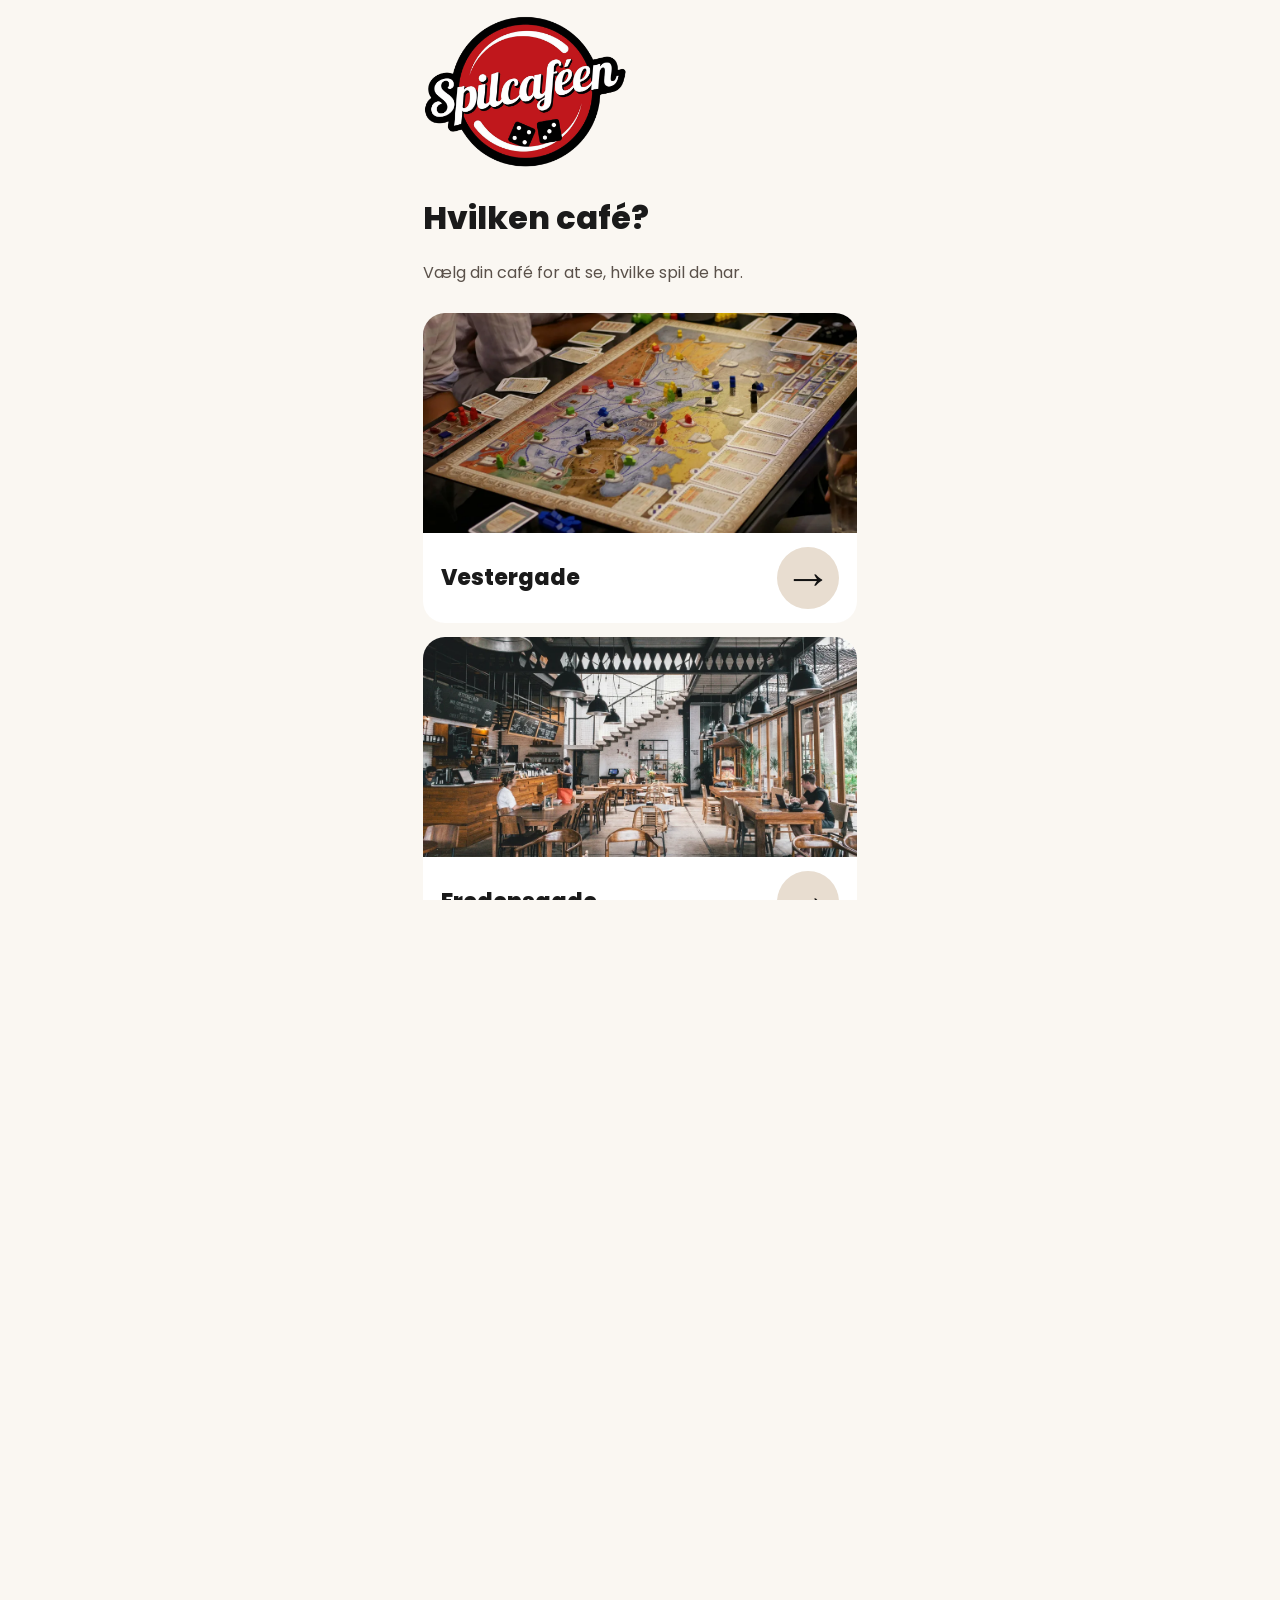
==== commit 853d5b67: "tilføje alt tekst" ====
--- a/index.html
+++ b/index.html
@@ -31,10 +31,11 @@
           href="sites/spilgalleri.html?location=Vestergade"
           class="location-choice"
         >
-          <div
+          <img
             class="location-choice__image location-choice__image--vestergade"
-            aria-label="Vestergade café"
-          ></div>
+            src="img/cafevestergade.webp"
+            alt="Spilcaféen på Vestergade"
+          />
           <div class="location-choice__content">
             <span class="location-choice__name">Vestergade</span>
             <span class="location-choice__arrow" aria-hidden="true">→</span>
@@ -45,10 +46,11 @@
           href="sites/spilgalleri.html?location=Fredensgade"
           class="location-choice"
         >
-          <div
+          <img
             class="location-choice__image location-choice__image--fredensgade"
-            aria-label="Fredensgade café"
-          ></div>
+            src="img/cafefredensgade.webp"
+            alt="Spilcaféen på Fredensgade"
+          />
           <div class="location-choice__content">
             <span class="location-choice__name">Fredensgade</span>
             <span class="location-choice__arrow" aria-hidden="true">→</span>
@@ -59,10 +61,11 @@
           href="sites/spilgalleri.html?location=Aalborg"
           class="location-choice"
         >
-          <div
+          <img
             class="location-choice__image location-choice__image--aalborg"
-            aria-label="Aalborg café"
-          ></div>
+            src="img/cafeaalborg.webp"
+            alt="Spilcaféen i Aalborg"
+          />
           <div class="location-choice__content">
             <span class="location-choice__name">Aalborg</span>
             <span class="location-choice__arrow" aria-hidden="true">→</span>
@@ -73,10 +76,11 @@
           href="sites/spilgalleri.html?location=Kolding"
           class="location-choice"
         >
-          <div
+          <img
             class="location-choice__image location-choice__image--kolding"
-            aria-label="Kolding café"
-          ></div>
+            src="img/cafekolding.webp"
+            alt="Spilcaféen i Kolding"
+          />
           <div class="location-choice__content">
             <span class="location-choice__name">Kolding</span>
             <span class="location-choice__arrow" aria-hidden="true">→</span>
--- a/css/app.css
+++ b/css/app.css
@@ -350,9 +350,6 @@
 .location-choice__image {
   width: 100%;
   height: 220px;
-  background-size: cover;
-  background-position: center;
-  background-repeat: no-repeat;
   display: block;
   border-radius: 0;
   object-fit: cover;
@@ -389,22 +386,6 @@
   color: #121212;
   flex-shrink: 0;
   line-height: 1;
-}
-
-.location-choice__image--vestergade {
-  background-image: url("../img/cafevestergade.webp");
-}
-
-.location-choice__image--fredensgade {
-  background-image: url("../img/cafefredensgade.webp");
-}
-
-.location-choice__image--aalborg {
-  background-image: url("../img/cafeaalborg.webp");
-}
-
-.location-choice__image--kolding {
-  background-image: url("../img/cafekolding.webp");
 }
 
 footer {
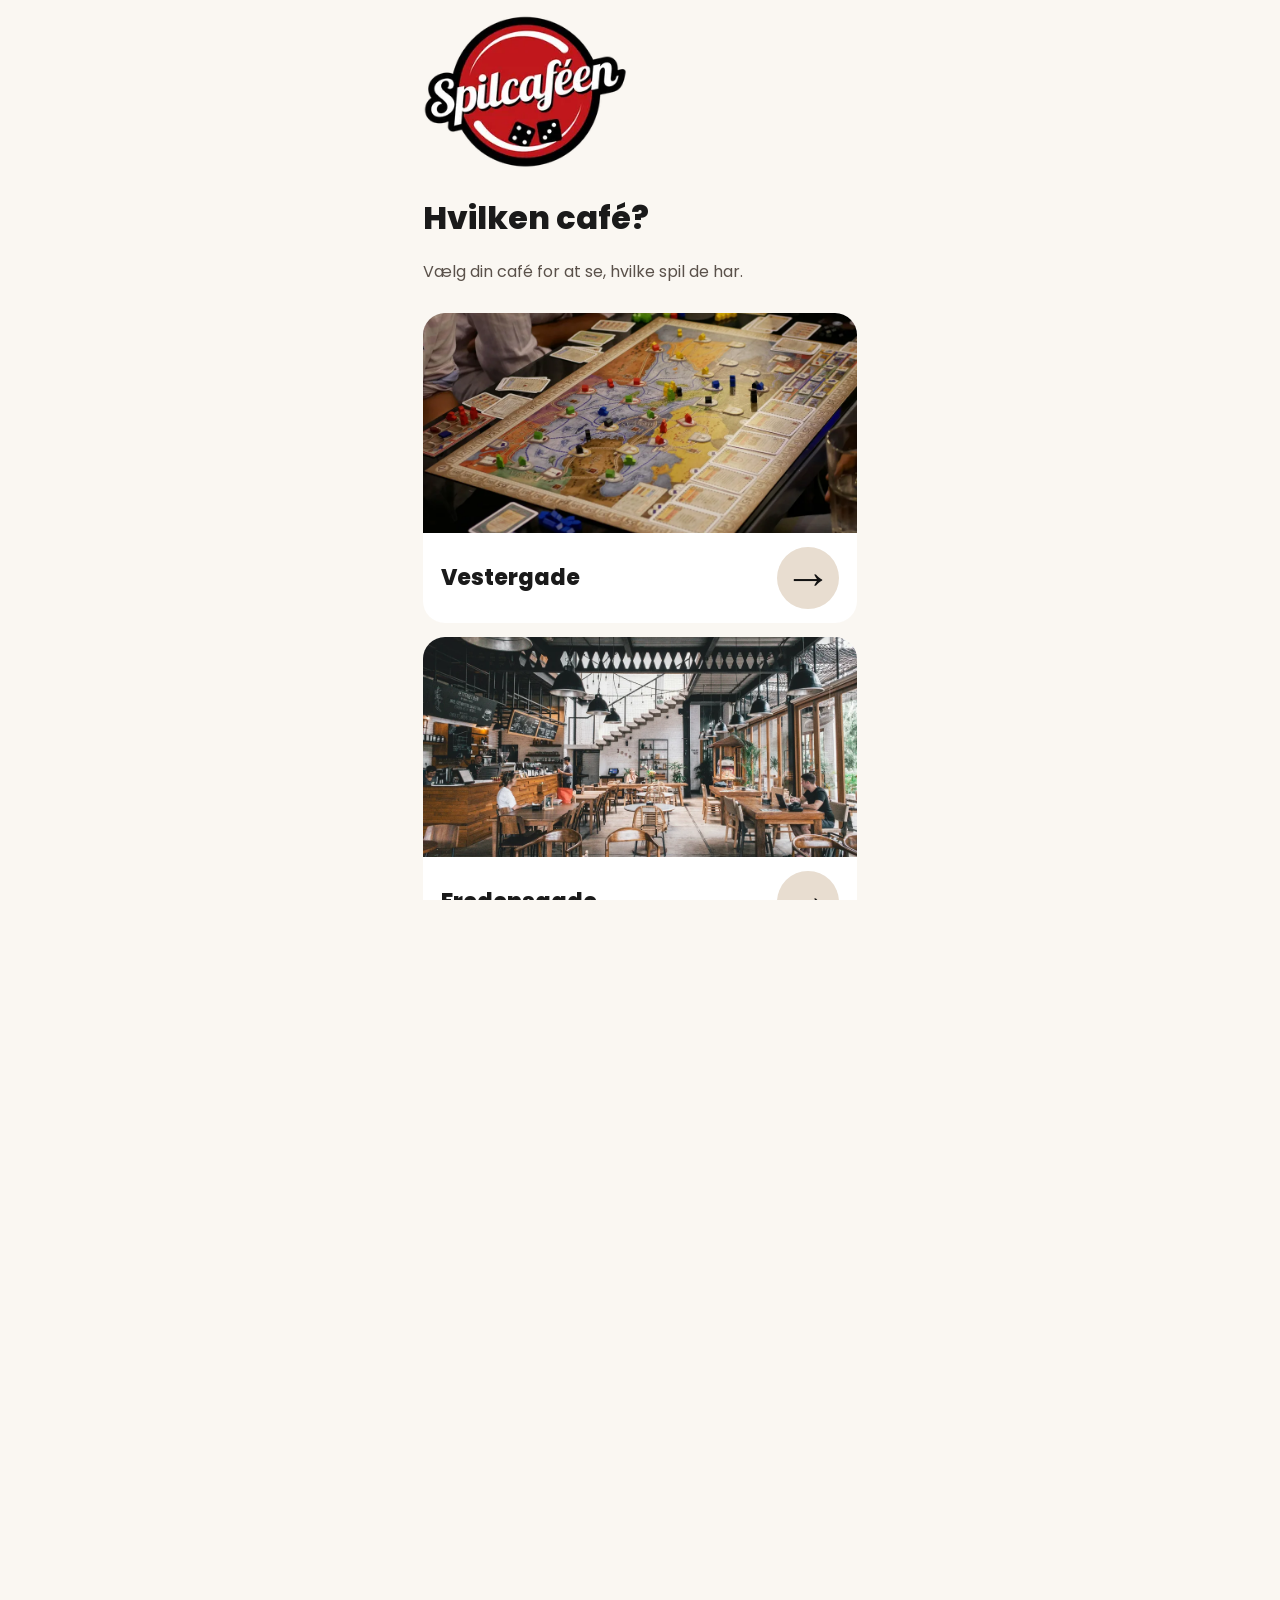
==== commit 46b5c82d: "lave lucide ikoner om til svg, så de får hurtigere lcp" ====
--- a/index.html
+++ b/index.html
@@ -6,20 +6,16 @@
     <title>Spilcafeén</title>
     <link rel="shortcut icon" href="img/favicon.ico" type="image/x-icon" />
     <link rel="stylesheet" href="css/app.css" />
-    <link rel="preconnect" href="https://fonts.googleapis.com" />
-    <link rel="preconnect" href="https://fonts.gstatic.com" crossorigin />
-    <link
-      href="https://fonts.googleapis.com/css2?family=Poppins:wght@400;700;800&display=swap"
-      rel="stylesheet"
-    />
   </head>
 
   <body>
     <main class="location-page">
       <img
-        src="img/logo.transparent.png"
+        src="img/logo-250.webp"
         alt="Spilcaféen"
         class="location-page__logo"
+        width="250"
+        height="189"
       />
       <h1 class="location-page__title">Hvilken café?</h1>
       <p class="location-page__subtitle">
@@ -50,6 +46,7 @@
             class="location-choice__image location-choice__image--fredensgade"
             src="img/cafefredensgade.webp"
             alt="Spilcaféen på Fredensgade"
+            loading="lazy"
           />
           <div class="location-choice__content">
             <span class="location-choice__name">Fredensgade</span>
@@ -65,6 +62,7 @@
             class="location-choice__image location-choice__image--aalborg"
             src="img/cafeaalborg.webp"
             alt="Spilcaféen i Aalborg"
+            loading="lazy"
           />
           <div class="location-choice__content">
             <span class="location-choice__name">Aalborg</span>
@@ -80,6 +78,7 @@
             class="location-choice__image location-choice__image--kolding"
             src="img/cafekolding.webp"
             alt="Spilcaféen i Kolding"
+            loading="lazy"
           />
           <div class="location-choice__content">
             <span class="location-choice__name">Kolding</span>
--- a/css/app.css
+++ b/css/app.css
@@ -1,4 +1,44 @@
 /* this is updated */
+@font-face {
+  font-family: "Poppins";
+  font-style: normal;
+  font-weight: 300;
+  font-display: swap;
+  src: url("../fonts/poppins-300-latin.woff2") format("woff2");
+}
+
+@font-face {
+  font-family: "Poppins";
+  font-style: normal;
+  font-weight: 400;
+  font-display: swap;
+  src: url("../fonts/poppins-400-latin.woff2") format("woff2");
+}
+
+@font-face {
+  font-family: "Poppins";
+  font-style: normal;
+  font-weight: 600;
+  font-display: swap;
+  src: url("../fonts/poppins-600-latin.woff2") format("woff2");
+}
+
+@font-face {
+  font-family: "Poppins";
+  font-style: normal;
+  font-weight: 700;
+  font-display: swap;
+  src: url("../fonts/poppins-700-latin.woff2") format("woff2");
+}
+
+@font-face {
+  font-family: "Poppins";
+  font-style: normal;
+  font-weight: 800;
+  font-display: swap;
+  src: url("../fonts/poppins-800-latin.woff2") format("woff2");
+}
+
 :root {
   --header-font-family: "Poppins", sans-serif;
   --paragraph-font-family: "Poppins", sans-serif;
@@ -24,14 +64,7 @@
   --line-height-label: 1.4;
   --tag-fontsize: 14px;
   --card-background-color: var(--brand-surface);
-  --tag-background-color: var(--brand-surface);
   --tag-border-color: var(--brand-border);
-  --rating-yellow-gradient: linear-gradient(
-    to bottom,
-    #e6cd53 16%,
-    #ffe35a 51%,
-    #e6cd53 88%
-  );
   --shadow: 0 4px 4px 0 rgba(0, 0, 0, 0.05);
   --transition: 250ms ease;
 }
@@ -79,18 +112,8 @@
   outline-offset: 4px;
 }
 
-.tags {
-  padding: 8px 4px;
-  justify-content: center;
-  align-items: center;
-  border-radius: 16px;
-  border: 0.5px solid var(--tag-border-color);
-  background: var(--tag-background-color);
-  box-shadow: var(--shadow);
-  height: 15px;
-}
-
 .tags p {
+  margin: 0;
   font-family: var(--tag-font-family);
   font-size: var(--tag-fontsize);
   font-style: normal;
@@ -107,65 +130,6 @@
   border-radius: 16px 16px 0 0;
   overflow: hidden;
   background: var(--brand-secondary-surface);
-}
-
-/* Rating på billede */
-.rating {
-  display: inline-flex;
-  padding: 4px 8px 4px 4px;
-  justify-content: center;
-  align-items: center;
-  gap: 4px;
-  border-radius: 0 16px 16px 0;
-  background: var(--rating-yellow-gradient);
-  box-shadow: var(--shadow);
-  z-index: 20;
-}
-
-.rating p {
-  font-family: var(--tag-font-family);
-  font-size: var(--rating-card-fontsize);
-  color: black;
-}
-
-/* Aldersgrænse på billede */
-.age {
-  display: inline-flex;
-  padding: 4px 12px 4px 8px;
-  justify-content: flex-end;
-  align-items: flex-start;
-  gap: 8px;
-  border-radius: 16px 0 0 16px;
-  background: var(--card-background-color);
-  z-index: 20;
-}
-
-.age p {
-  font-family: var(--tag-font-family);
-  font: var(--rating-card-fontsize);
-  color: black;
-}
-
-/* Sværhedsgrad på billede */
-.difficulty {
-  display: inline-flex;
-  padding: 4px 8px 4px 4px;
-  justify-content: center;
-  align-items: center;
-  gap: 4px;
-  border-radius: 0 16px 16px 0;
-  background: var(--card-background-color);
-  box-shadow: var(--shadow);
-  z-index: 20;
-  position: absolute;
-  bottom: 135px;
-  left: 0;
-}
-
-.difficulty p {
-  font-family: var(--tag-font-family);
-  font: var(--rating-card-fontsize);
-  color: black;
 }
 
 /* Billede af brætspil */
@@ -245,12 +209,7 @@
 /* FORSIDE */
 
 body {
-  margin: 0;
   height: 100vh;
-  display: flex;
-  justify-content: center;
-  align-items: center;
-  background-color: var(--brand-background);
   color: var(--brand-primary-text);
   position: relative;
 }
@@ -260,24 +219,7 @@
   justify-content: initial;
   align-items: initial;
 }
-.logo {
-  width: 100px;
-  opacity: 0;
-  transform: scale(0.8);
-  transition:
-    transform 1.2s ease-out,
-    opacity 1.2s ease-out;
-}
-
-.logo.animate {
-  transform: scale(2.5);
-  opacity: 1;
-}
-
 footer {
-  position: fixed; /* Footer fastlåses i forhold til viewport */
-  bottom: 0; /* Lige ved bunden */
-  left: 50%; /* Flytter venstre kant til midten */
   transform: translateX(-50%); /* Center footer horisontalt */
   color: black; /* Tekstfarve */
   padding: 10px 20px; /* Indvendig margin */
@@ -401,14 +343,12 @@
   margin-top: 8px;
 }
 
-.location-page__hero,
 .location-choice {
   transition:
     transform 0.2s ease,
     box-shadow 0.2s ease;
 }
 
-.location-page__hero:hover,
 .location-choice:hover {
   transform: translateY(-1px);
   box-shadow: 0 6px 12px rgba(0, 0, 0, 0.05);
@@ -426,28 +366,6 @@
   border-bottom: 1px solid var(--brand-secondary-surface);
   padding-left: max(72px, calc((100% - 1240px) / 2));
   padding-right: max(24px, calc((100% - 1240px) / 2));
-}
-
-.title {
-  font-size: 1.4rem;
-  font-weight: 700;
-  text-align: center;
-}
-
-.navbar .back-btn a {
-  list-style: none;
-  text-decoration: none;
-  background: none;
-  border: none;
-  cursor: pointer;
-  color: black;
-}
-
-.search-btn {
-  background: none;
-  border: none;
-  font-size: 1.3rem;
-  cursor: pointer;
 }
 
 /* Filter bar */
@@ -479,15 +397,6 @@
   font-family: var(--paragraph-font-family);
   font-size: var(--font-size-label);
   line-height: var(--line-height-label);
-}
-
-.dropbtn {
-  background-color: var(--brand-secondary-surface);
-  border: none;
-  border-radius: 8px;
-  padding: 8px 14px;
-  font-size: 0.95rem;
-  cursor: pointer;
 }
 
 .filter-group select {
@@ -500,11 +409,6 @@
   cursor: pointer;
 }
 
-/* Show dropdown on click */
-.show {
-  display: block;
-}
-
 /*Vestergade & alle spil sektion*/
 
 /* --- CONTAINER --- */
@@ -514,25 +418,6 @@
 }
 
 /* --- SEKTIONER --- */
-.location-section {
-  margin-bottom: 18px;
-  display: flex;
-  justify-content: space-between;
-  padding: 24px 16px;
-  flex-direction: column;
-  gap: 6px;
-}
-
-.location-header {
-  font-family: var(--header-font-family);
-  font-size: var(--font-size-h2);
-  font-weight: 700;
-  color: var(--brand-primary-text);
-  line-height: var(--line-height-heading);
-  margin-bottom: 16px;
-  flex-direction: row;
-}
-
 /* --- ALLE SPIL (grid) --- */
 
 .game-list-all {
@@ -610,24 +495,6 @@
     top: 12px;
     left: 60px;
   }
-}
-
-.location-section h2 {
-  font-size: 22px;
-}
-
-.game-scroll .game-card {
-  width: 180px;
-}
-
-/* =====================
-   SPIL GRID & CARDS
-   ===================== */
-#game-list-all {
-  display: grid;
-  grid-template-columns: repeat(3, 1fr);
-  gap: clamp(1.5rem, 3vw, 2.5rem);
-  padding: 10rem 0;
 }
 
 /* ====== DIALOG ====== */
@@ -885,23 +752,6 @@
   }
 }
 
-/*Sværhedgrads knap på Dialog*/
-
-.dialog-tags {
-  display: flex;
-  gap: 8px;
-  margin-bottom: 16px;
-}
-
-.dialog-tags .difficulty-tag {
-  padding: 4px 12px;
-  border-radius: 16px;
-  font-family: var(--tag-font-family);
-  font-size: var(--tag-fontsize);
-  font-weight: bold;
-  color: white;
-}
-
 /* Difficulty colors */
 .difficulty-easy {
   background-color: var(--brand-success);
@@ -951,6 +801,23 @@
   top: 16px;
   left: 12px;
   z-index: 2;
+  display: inline-flex;
+  align-items: center;
+  justify-content: center;
+  min-width: 44px;
+  min-height: 44px;
+  box-sizing: border-box;
+  text-decoration: none;
+  font-size: 24px;
+  line-height: 1;
+  color: var(--brand-primary-text);
+  border: 1.5px solid var(--tag-border-color);
+  border-radius: 50%;
+  background: var(--card-background-color);
+}
+
+.navbar .back-btn:visited {
+  color: var(--brand-primary-text);
 }
 
 .gallery-logo {
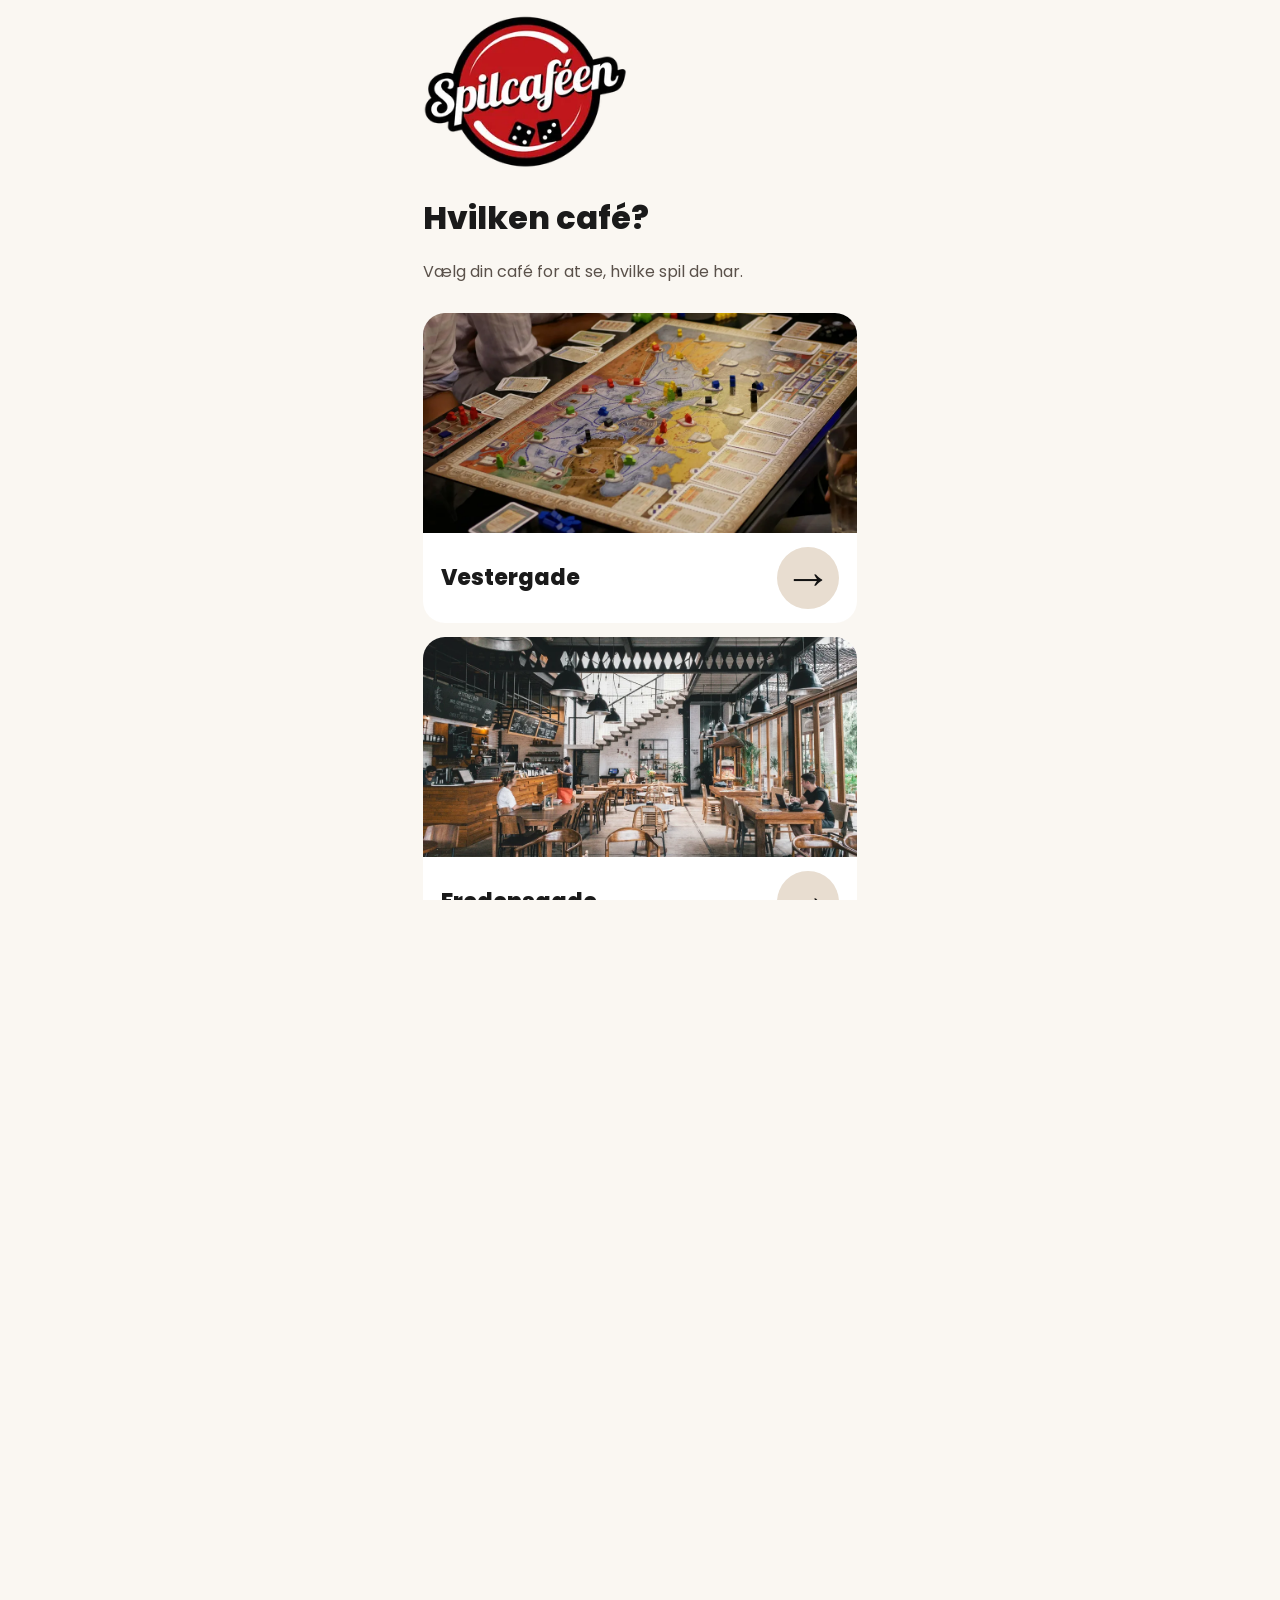
==== commit e76f0fd5: "fjernelse footer, da det forstyrrede. Ændre farvenavn i css" ====
--- a/index.html
+++ b/index.html
@@ -89,7 +89,6 @@
     </main>
 
     <footer>
-      <p>© Spilcaféen</p>
     </footer>
 
     <script src="js/app.js"></script>
--- a/css/app.css
+++ b/css/app.css
@@ -1,4 +1,3 @@
-/* this is updated */
 @font-face {
   font-family: "Poppins";
   font-style: normal;
@@ -51,9 +50,9 @@
   --brand-border: #8c8279;
   --brand-primary-accent: #9b2c2c;
   --brand-focus: #1f5fbf;
-  --brand-success: #2e6b3e;
-  --brand-warning: #f0c24b;
-  --brand-danger: #6e1f1f;
+  --brand-easy: #2e6b3e;
+  --brand-medium: #f0c24b;
+  --brand-hard: #6e1f1f;
   --font-size-h1: 32px;
   --font-size-h2: 22px;
   --font-size-h3: 18px;
@@ -603,7 +602,7 @@
   padding: 8px 14px;
   border-radius: 28px;
   background: #d9eddc;
-  color: var(--brand-success);
+  color: var(--brand-easy);
   font: 700 clamp(13px, 2vw, 17px) var(--paragraph-font-family);
   white-space: nowrap;
 }
@@ -754,17 +753,17 @@
 
 /* Difficulty colors */
 .difficulty-easy {
-  background-color: var(--brand-success);
+  background-color: var(--brand-easy);
   color: var(--brand-surface) !important;
 }
 
 .difficulty-medium {
-  background-color: var(--brand-warning);
+  background-color: var(--brand-medium);
   color: var(--brand-primary-text) !important;
 }
 
 .difficulty-hard {
-  background-color: var(--brand-danger);
+  background-color: var(--brand-hard);
   color: var(--brand-surface) !important;
 }
 
@@ -914,7 +913,7 @@
 }
 
 #filter-toggle:hover {
-  background: var(--brand-danger);
+  background: var(--brand-hard);
 }
 
 #reset-filters {
